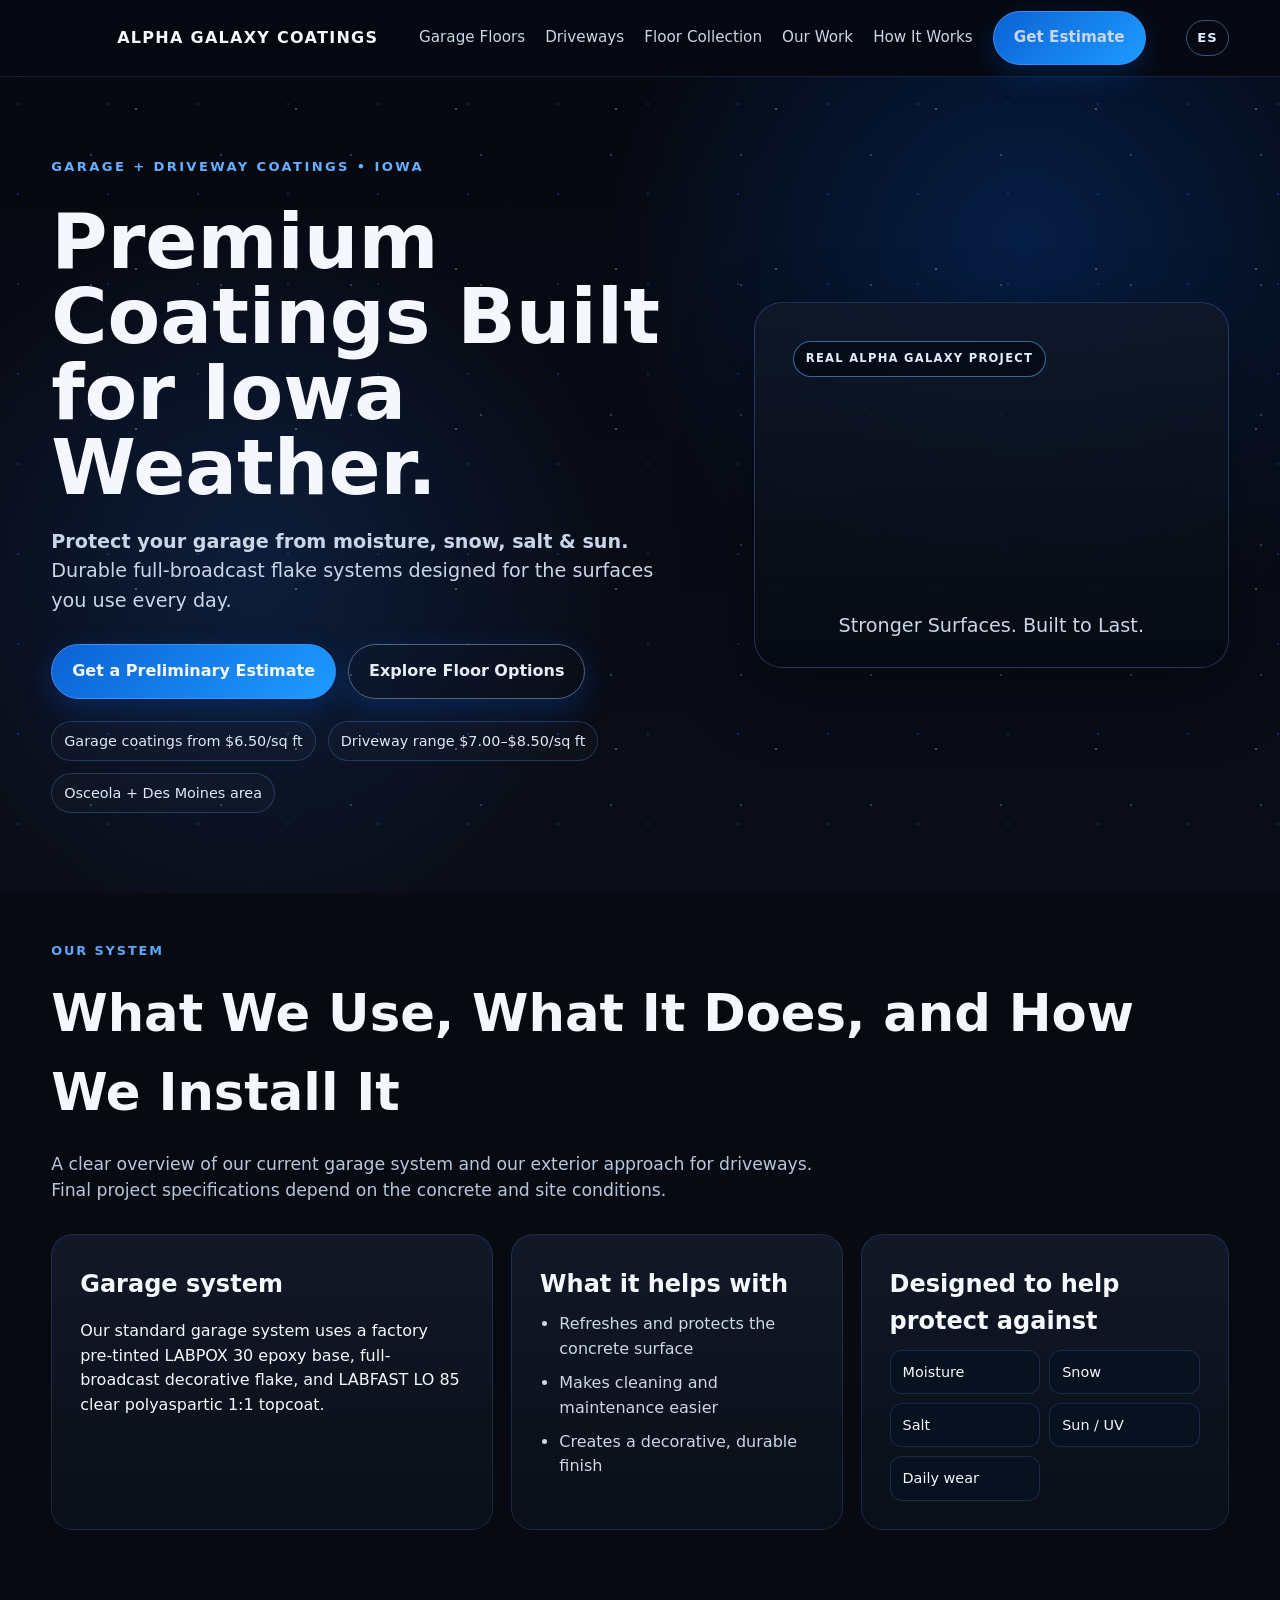
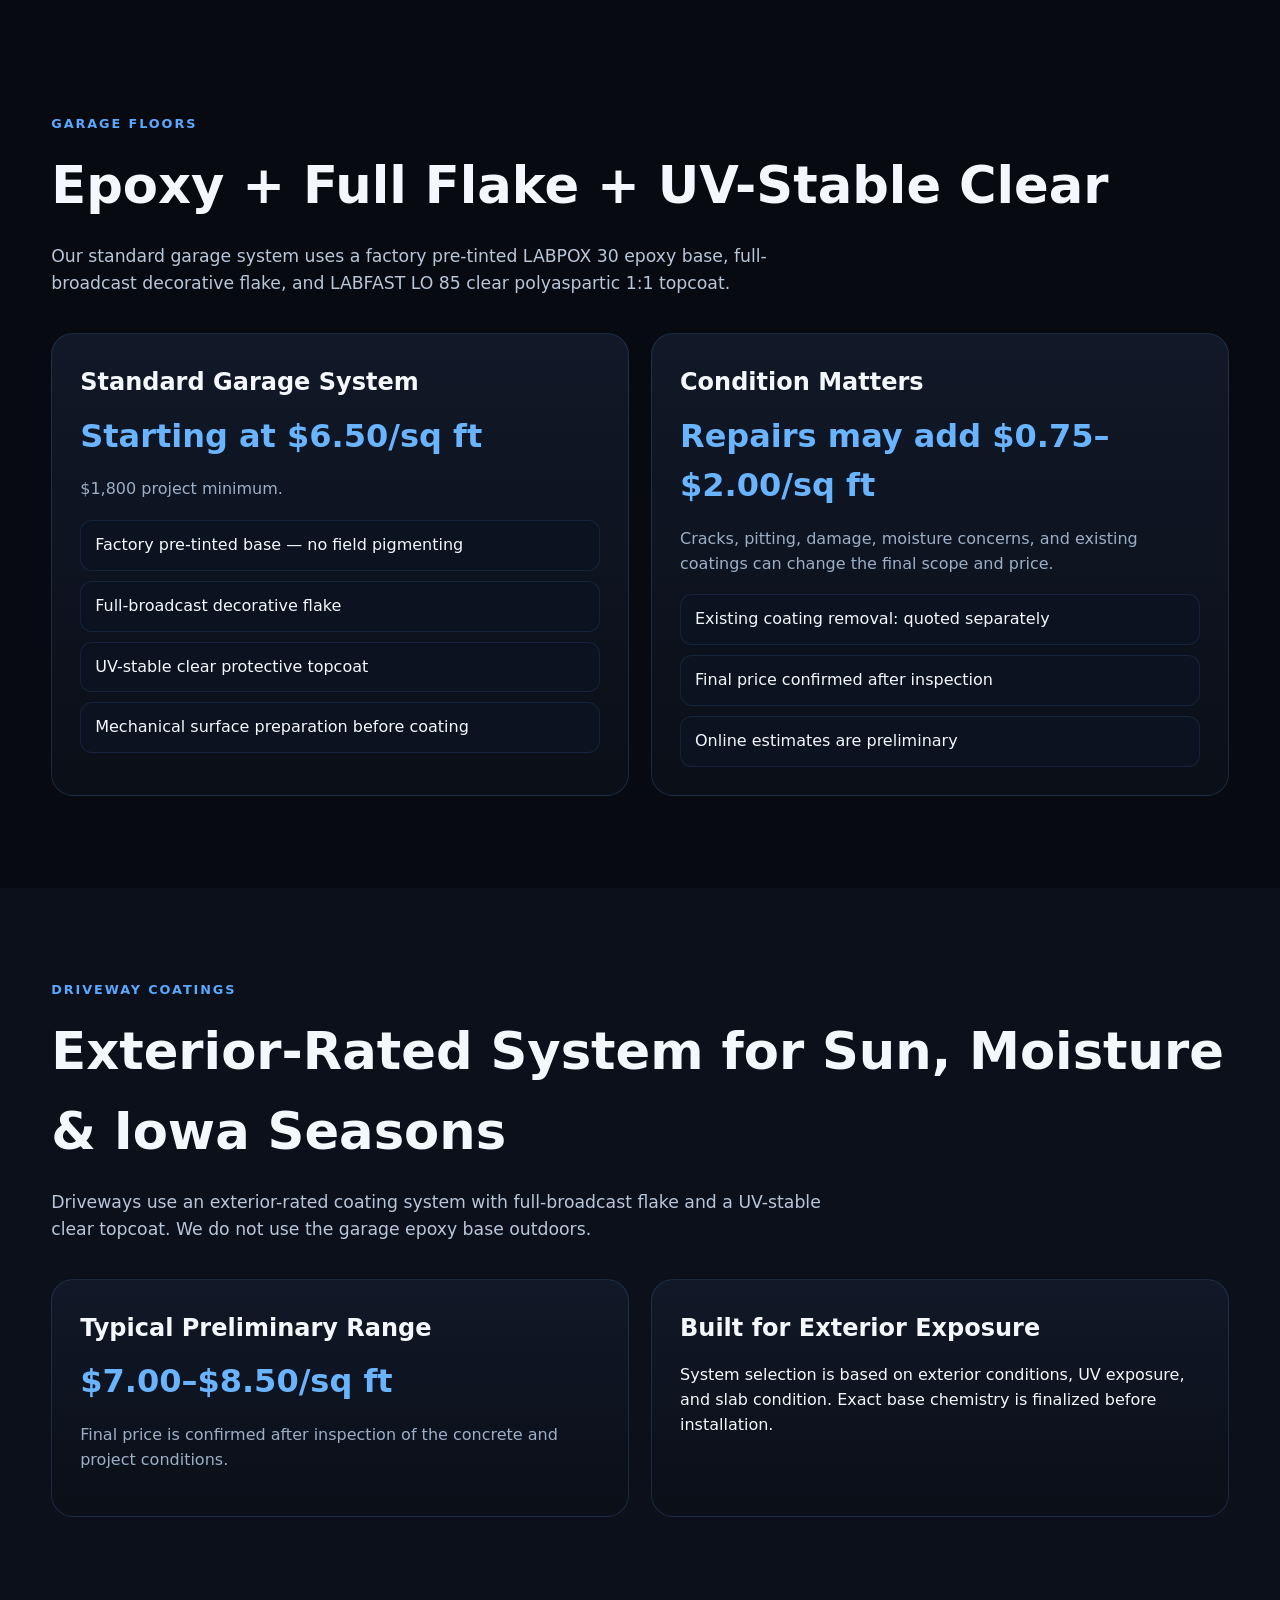
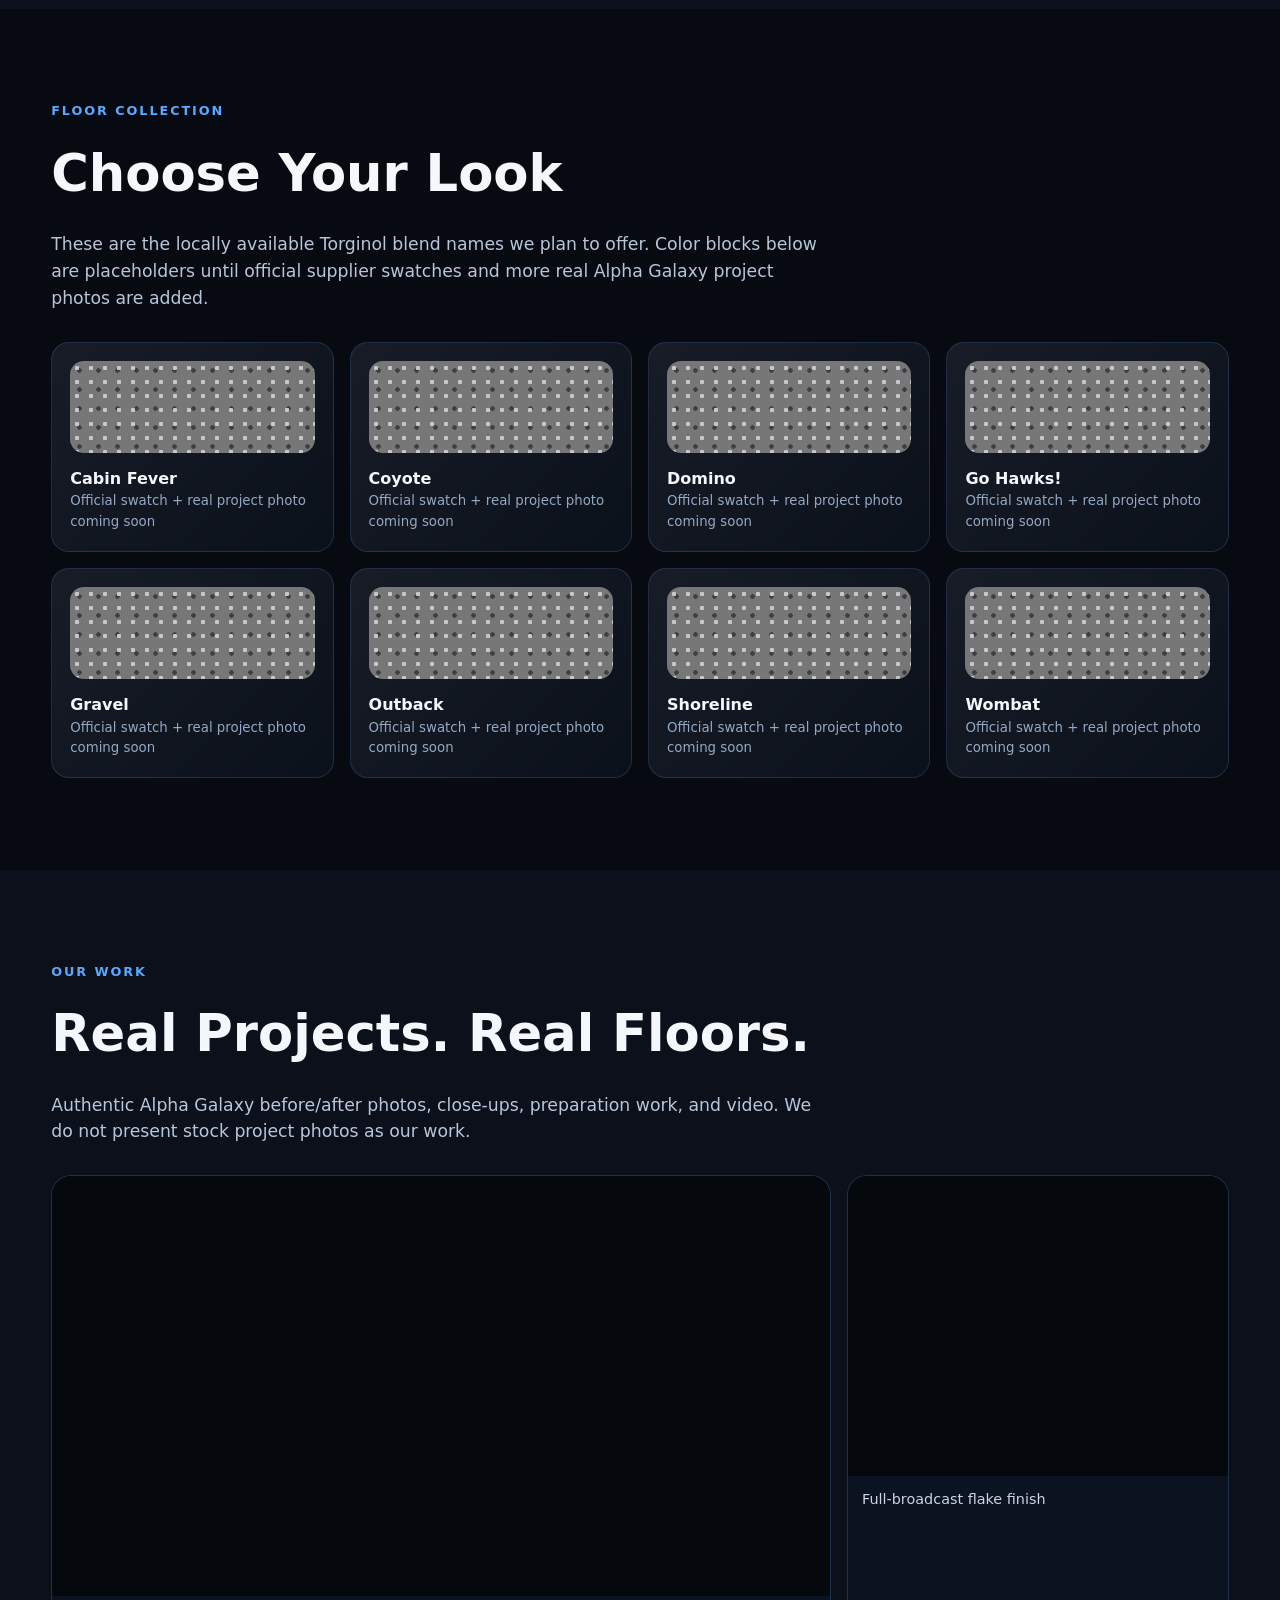
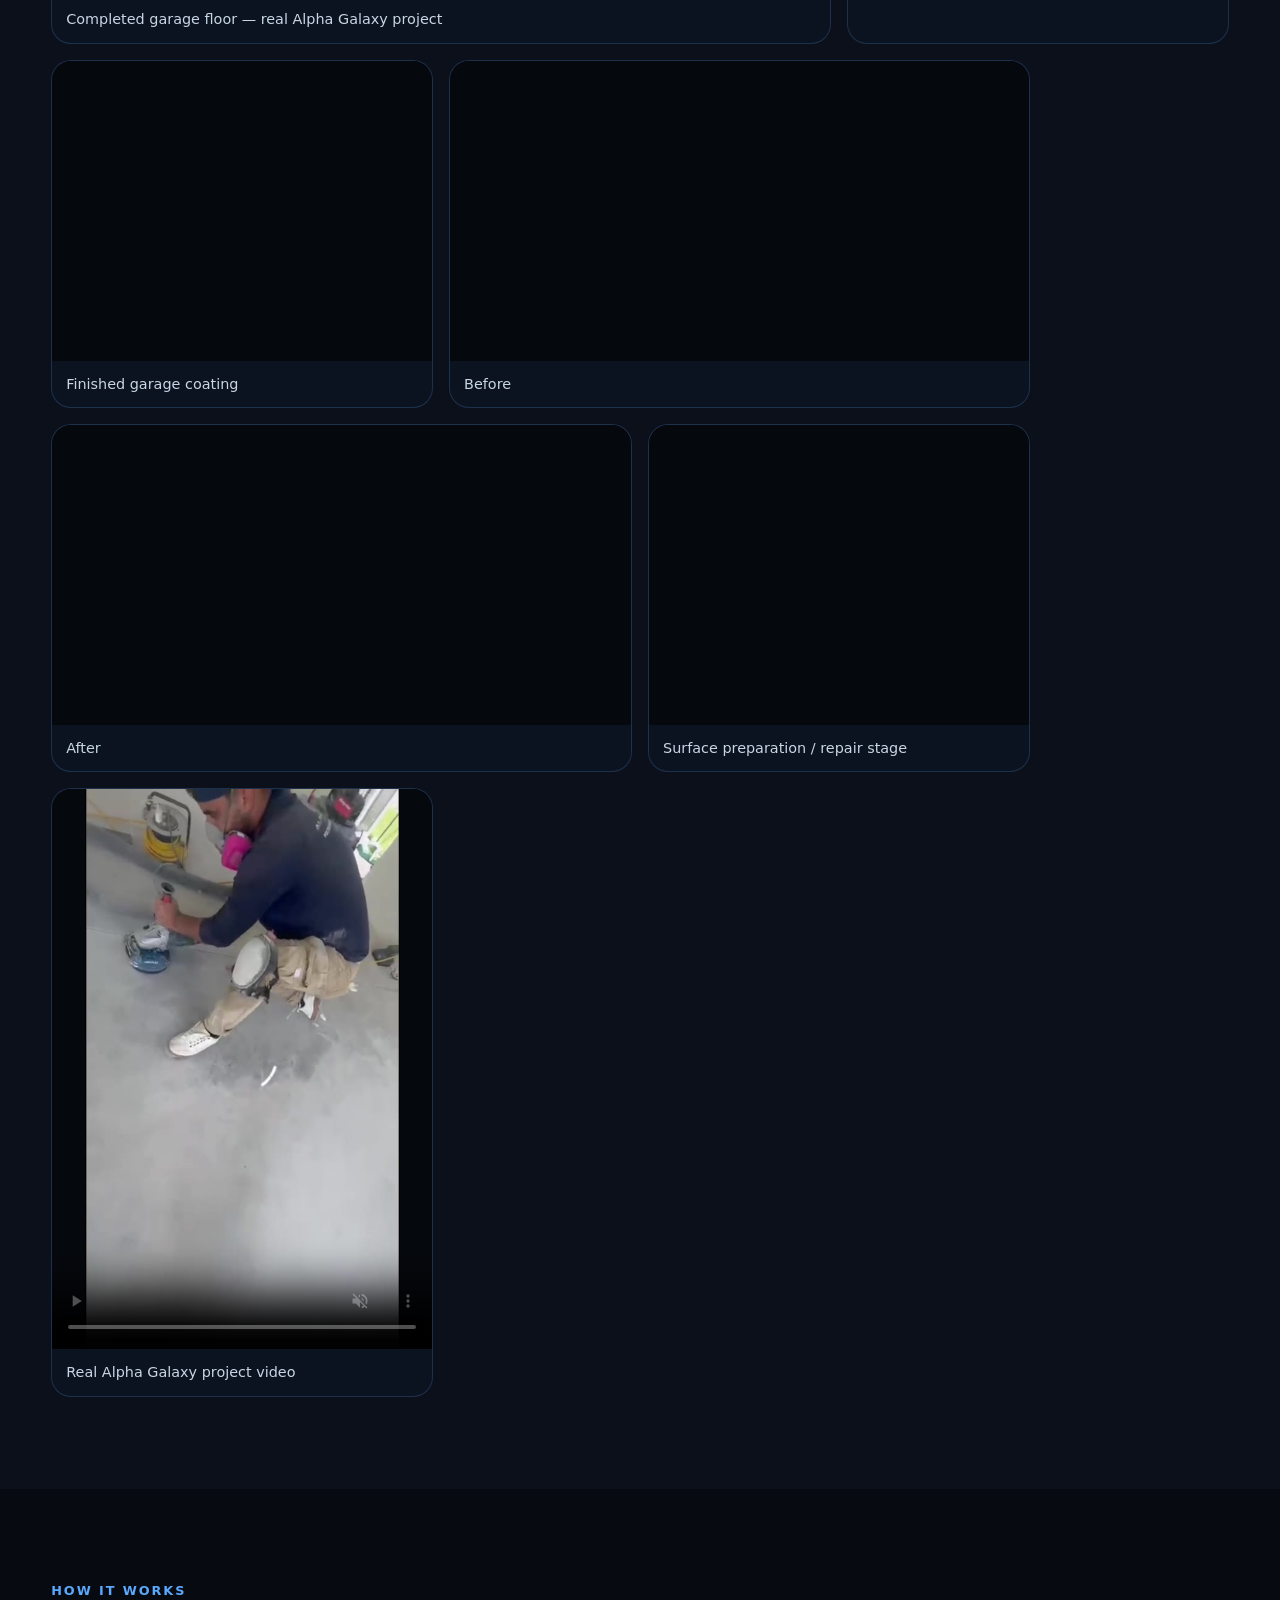
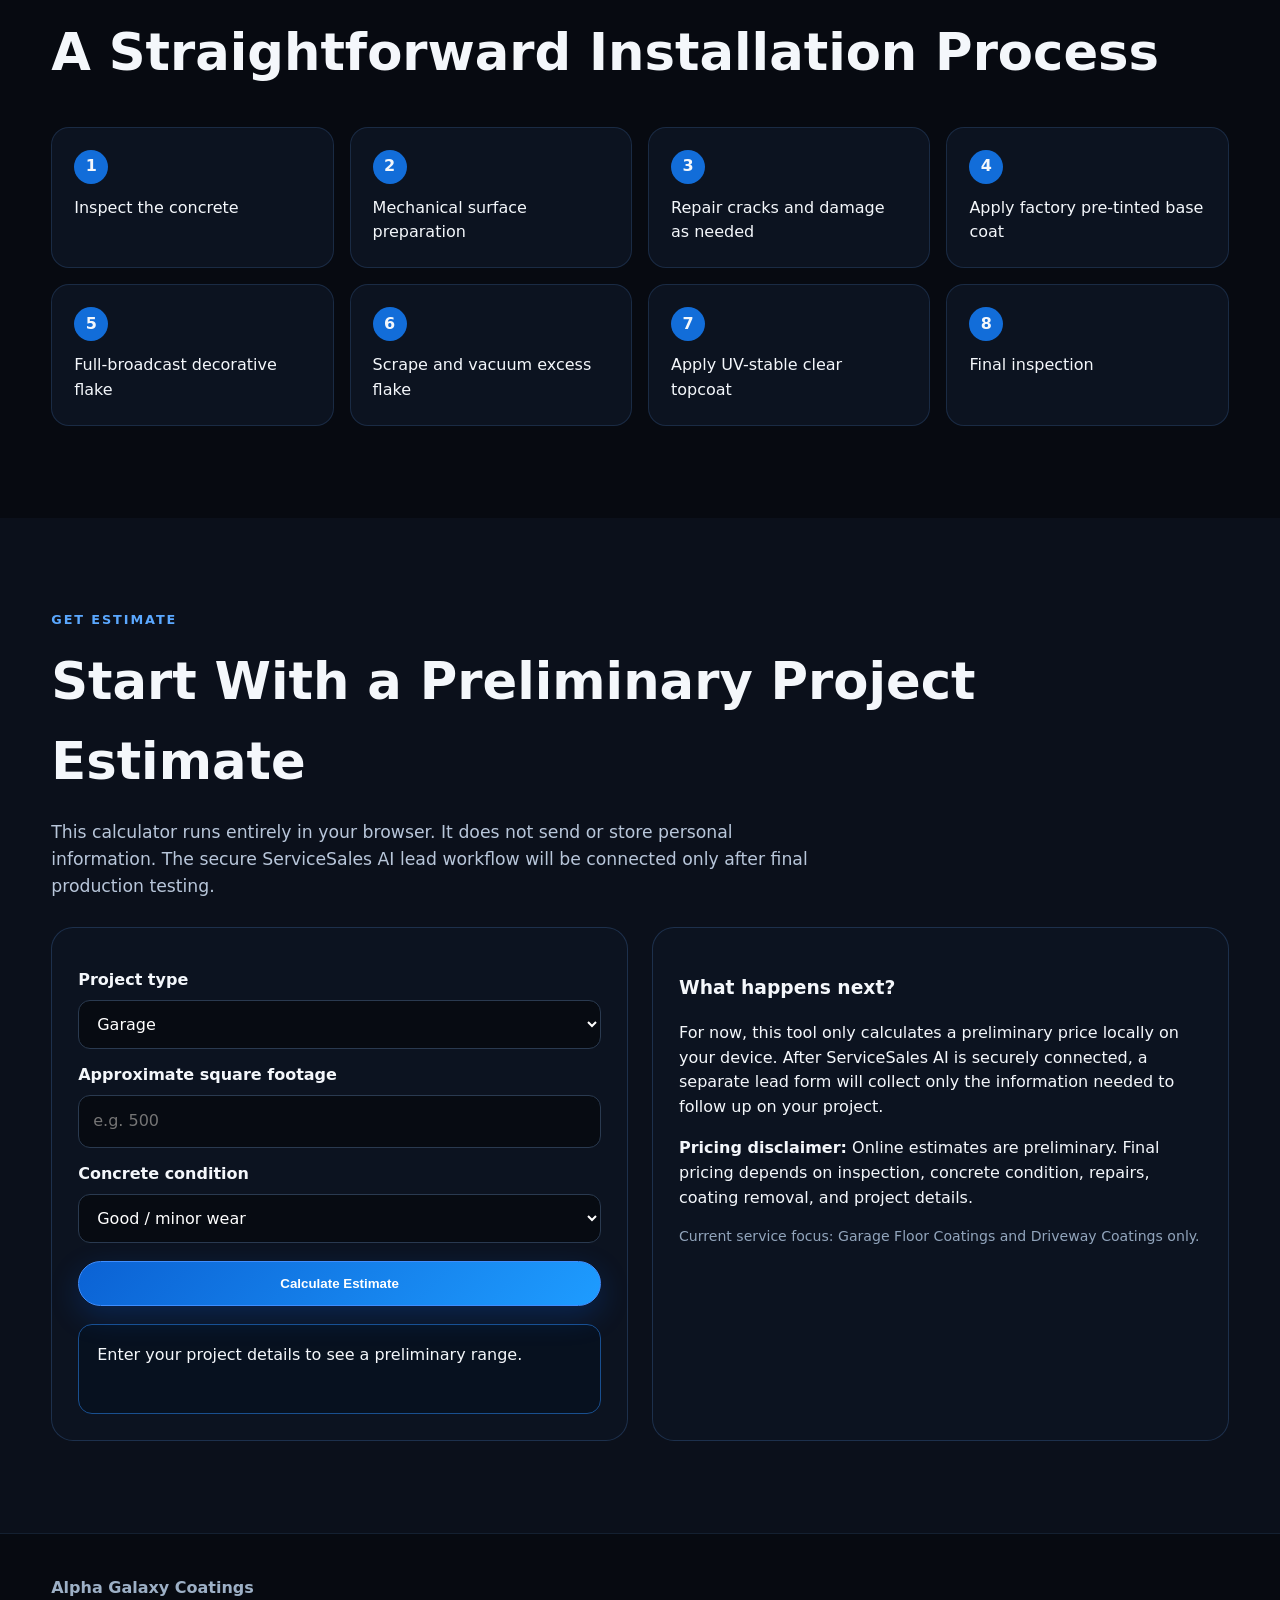
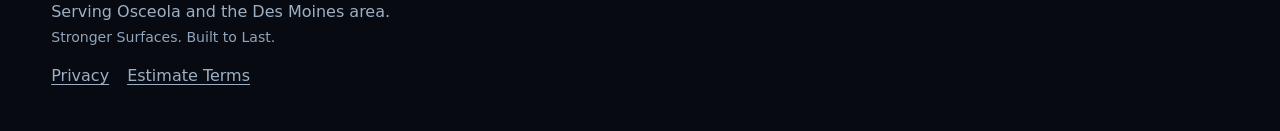
==== index.html @ b6b93d2d "Unpack audited bilingual website" ====
<!doctype html><html lang="en"><head><meta charset="utf-8"><meta name="viewport" content="width=device-width,initial-scale=1"><meta http-equiv="Content-Security-Policy" content="default-src 'self'; base-uri 'none'; form-action 'self'; object-src 'none'; script-src 'self'; style-src 'self'; img-src 'self' data:; media-src 'self'; font-src 'self'; connect-src 'self'; manifest-src 'self'; worker-src 'none'; upgrade-insecure-requests"><meta name="referrer" content="strict-origin-when-cross-origin"><meta name="color-scheme" content="dark"><title>Alpha Galaxy Coatings | Garage &amp; Driveway Coatings in Iowa</title><meta name="description" content="Premium garage and driveway coatings serving Osceola and the Des Moines area. Full-broadcast flake systems with UV-stable clear protection."><link rel="canonical" href="https://alphagalaxycoatings.com/"><link rel="alternate" hreflang="en" href="https://alphagalaxycoatings.com/"><link rel="alternate" hreflang="es" href="https://alphagalaxycoatings.com/es/"><link rel="alternate" hreflang="x-default" href="https://alphagalaxycoatings.com/"><meta property="og:type" content="website"><meta property="og:title" content="Alpha Galaxy Coatings | Garage &amp; Driveway Coatings in Iowa"><meta property="og:description" content="Premium garage and driveway coatings serving Osceola and the Des Moines area. Full-broadcast flake systems with UV-stable clear protection."><meta property="og:url" content="https://alphagalaxycoatings.com/"><meta property="og:image" content="https://alphagalaxycoatings.com/assets/garage_hero.webp"><link rel="stylesheet" href="styles.css"></head><body><nav class="nav" aria-label="Main navigation"><div class="wrap nav-inner"><a class="brand" href="index.html" aria-label="Alpha Galaxy Coatings home"><img src="assets/alpha-galaxy-logo.webp" alt="Alpha Galaxy Coatings logo" width="720" height="720" decoding="async"><span>ALPHA GALAXY COATINGS</span></a><div class="links"><a href="#garage">Garage Floors</a><a href="#driveway">Driveways</a><a href="#floors">Floor Collection</a><a href="#work">Our Work</a><a href="#process">How It Works</a><a class="btn" href="#estimate">Get Estimate</a></div><a class="lang-switch" href="es/" hreflang="es" title="Ver en español">ES</a></div></nav><main><header class="hero"><div class="wrap hero-grid"><div><div class="eyebrow">Garage + Driveway Coatings • Iowa</div><h1>Premium Coatings Built for Iowa Weather.</h1><p><strong>Protect your garage from moisture, snow, salt & sun.</strong> Durable full-broadcast flake systems designed for the surfaces you use every day.</p><div class="hero-ctas"><a class="btn" href="#estimate">Get a Preliminary Estimate</a><a class="btn secondary" href="#floors">Explore Floor Options</a></div><div class="trustbar"><span class="pill">Garage coatings from $6.50/sq ft</span><span class="pill">Driveway range $7.00–$8.50/sq ft</span><span class="pill">Osceola + Des Moines area</span></div></div><div class="hero-card hero-photo-card"><img src="assets/garage_hero.webp" alt="Real Alpha Galaxy garage floor project" width="2200" height="1239" decoding="async" fetchpriority="high"><div class="photo-badge">REAL ALPHA GALAXY PROJECT</div><p class="fine hero-brandline">Stronger Surfaces. Built to Last.</p></div></div></header><section class="section cover-section" id="system-cover"><div class="wrap"><div class="kicker">Our System</div><h2>What We Use, What It Does, and How We Install It</h2><p class="lead">A clear overview of our current garage system and our exterior approach for driveways. Final project specifications depend on the concrete and site conditions.</p><div class="system-grid"><div class="card"><h3>Garage system</h3><p>Our standard garage system uses a factory pre-tinted LABPOX 30 epoxy base, full-broadcast decorative flake, and LABFAST LO 85 clear polyaspartic 1:1 topcoat.</p></div><div class="card"><h3>What it helps with</h3><ul class="clean-list"><li>Refreshes and protects the concrete surface</li><li>Makes cleaning and maintenance easier</li><li>Creates a decorative, durable finish</li></ul></div><div class="card"><h3>Designed to help protect against</h3><div class="protect-grid"><div class="mini-card">Moisture</div><div class="mini-card">Snow</div><div class="mini-card">Salt</div><div class="mini-card">Sun / UV</div><div class="mini-card">Daily wear</div></div></div></div></div></section>
<section class="section" id="garage"><div class="wrap"><div class="kicker">Garage Floors</div><h2>Epoxy + Full Flake + UV-Stable Clear</h2><p class="lead">Our standard garage system uses a factory pre-tinted LABPOX 30 epoxy base, full-broadcast decorative flake, and LABFAST LO 85 clear polyaspartic 1:1 topcoat.</p><div class="cards"><div class="card"><h3>Standard Garage System</h3><div class="price">Starting at $6.50/sq ft</div><p class="muted">$1,800 project minimum.</p><div class="spec"><div>Factory pre-tinted base — no field pigmenting</div><div>Full-broadcast decorative flake</div><div>UV-stable clear protective topcoat</div><div>Mechanical surface preparation before coating</div></div></div><div class="card"><h3>Condition Matters</h3><div class="price">Repairs may add $0.75–$2.00/sq ft</div><p class="muted">Cracks, pitting, damage, moisture concerns, and existing coatings can change the final scope and price.</p><div class="spec"><div>Existing coating removal: quoted separately</div><div>Final price confirmed after inspection</div><div>Online estimates are preliminary</div></div></div></div></div></section>
<section class="section alt" id="driveway"><div class="wrap"><div class="kicker">Driveway Coatings</div><h2>Exterior-Rated System for Sun, Moisture & Iowa Seasons</h2><p class="lead">Driveways use an exterior-rated coating system with full-broadcast flake and a UV-stable clear topcoat. We do not use the garage epoxy base outdoors.</p><div class="cards"><div class="card"><h3>Typical Preliminary Range</h3><div class="price">$7.00–$8.50/sq ft</div><p class="muted">Final price is confirmed after inspection of the concrete and project conditions.</p></div><div class="card"><h3>Built for Exterior Exposure</h3><p>System selection is based on exterior conditions, UV exposure, and slab condition. Exact base chemistry is finalized before installation.</p></div></div></div></section>
<section class="section" id="floors"><div class="wrap"><div class="kicker">Floor Collection</div><h2>Choose Your Look</h2><p class="lead">These are the locally available Torginol blend names we plan to offer. Color blocks below are placeholders until official supplier swatches and more real Alpha Galaxy project photos are added.</p><div class="floors"><div class="floor"><div class="swatch" aria-hidden="true"></div><strong>Cabin Fever</strong><small>Official swatch + real project photo coming soon</small></div><div class="floor"><div class="swatch" aria-hidden="true"></div><strong>Coyote</strong><small>Official swatch + real project photo coming soon</small></div><div class="floor"><div class="swatch" aria-hidden="true"></div><strong>Domino</strong><small>Official swatch + real project photo coming soon</small></div><div class="floor"><div class="swatch" aria-hidden="true"></div><strong>Go Hawks!</strong><small>Official swatch + real project photo coming soon</small></div><div class="floor"><div class="swatch" aria-hidden="true"></div><strong>Gravel</strong><small>Official swatch + real project photo coming soon</small></div><div class="floor"><div class="swatch" aria-hidden="true"></div><strong>Outback</strong><small>Official swatch + real project photo coming soon</small></div><div class="floor"><div class="swatch" aria-hidden="true"></div><strong>Shoreline</strong><small>Official swatch + real project photo coming soon</small></div><div class="floor"><div class="swatch" aria-hidden="true"></div><strong>Wombat</strong><small>Official swatch + real project photo coming soon</small></div></div></div></section>
<section class="section alt" id="work"><div class="wrap"><div class="kicker">Our Work</div><h2>Real Projects. Real Floors.</h2><p class="lead">Authentic Alpha Galaxy before/after photos, close-ups, preparation work, and video. We do not present stock project photos as our work.</p><div class="real-gallery"><figure class="media-card media-wide"><img src="assets/garage_hero.webp" alt="Completed Alpha Galaxy garage coating" width="2200" height="1239" loading="lazy" decoding="async"><figcaption>Completed garage floor — real Alpha Galaxy project</figcaption></figure><figure class="media-card"><img src="assets/garage_detail_1.webp" alt="Full-broadcast flake garage finish" width="865" height="1536" loading="lazy" decoding="async"><figcaption>Full-broadcast flake finish</figcaption></figure><figure class="media-card"><img src="assets/garage_detail_2.webp" alt="Finished garage coating detail" width="1152" height="1536" loading="lazy" decoding="async"><figcaption>Finished garage coating</figcaption></figure><figure class="media-card before-card"><img src="assets/before.webp" alt="Garage concrete before coating" width="1536" height="1152" loading="lazy" decoding="async"><figcaption>Before</figcaption></figure><figure class="media-card after-card"><img src="assets/after.webp" alt="Garage after Alpha Galaxy coating" width="1536" height="1152" loading="lazy" decoding="async"><figcaption>After</figcaption></figure><figure class="media-card"><img src="assets/prep_repairs.webp" alt="Concrete preparation and repair work" width="1152" height="1536" loading="lazy" decoding="async"><figcaption>Surface preparation / repair stage</figcaption></figure><figure class="media-card video-card"><video controls muted playsinline preload="metadata" poster="assets/real-project-video-poster.jpg" aria-label="Real Alpha Galaxy project video"><source src="assets/real-project-video.mp4" type="video/mp4"></video><figcaption>Real Alpha Galaxy project video</figcaption></figure></div></div></section>
<section class="section" id="process"><div class="wrap"><div class="kicker">How It Works</div><h2>A Straightforward Installation Process</h2><div class="steps"><div class="step"><b>1</b><div>Inspect the concrete</div></div><div class="step"><b>2</b><div>Mechanical surface preparation</div></div><div class="step"><b>3</b><div>Repair cracks and damage as needed</div></div><div class="step"><b>4</b><div>Apply factory pre-tinted base coat</div></div><div class="step"><b>5</b><div>Full-broadcast decorative flake</div></div><div class="step"><b>6</b><div>Scrape and vacuum excess flake</div></div><div class="step"><b>7</b><div>Apply UV-stable clear topcoat</div></div><div class="step"><b>8</b><div>Final inspection</div></div></div></div></section>
<section class="section alt" id="estimate"><div class="wrap"><div class="kicker">Get Estimate</div><h2>Start With a Preliminary Project Estimate</h2><p class="lead">This calculator runs entirely in your browser. It does not send or store personal information. The secure ServiceSales AI lead workflow will be connected only after final production testing.</p><div class="estimate"><div class="estimate-panel" id="estimateCalculator" data-lang="en"><label for="project">Project type</label><select id="project"><option value="garage">Garage</option><option value="driveway">Driveway</option></select><label for="sqft">Approximate square footage</label><input id="sqft" type="number" min="1" max="100000" step="1" inputmode="numeric" placeholder="e.g. 500" required autocomplete="off"><label for="condition">Concrete condition</label><select id="condition"><option value="good">Good / minor wear</option><option value="minor">Some cracks or pitting</option><option value="heavy">Heavy cracking / pitting</option></select><button class="btn estimate-button" id="calculateEstimate" type="button">Calculate Estimate</button><div id="estimateResult" class="result" role="status" aria-live="polite">Enter your project details to see a preliminary range.</div></div><div class="estimate-panel"><h3>What happens next?</h3><p>For now, this tool only calculates a preliminary price locally on your device. After ServiceSales AI is securely connected, a separate lead form will collect only the information needed to follow up on your project.</p><p><strong>Pricing disclaimer:</strong> Online estimates are preliminary. Final pricing depends on inspection, concrete condition, repairs, coating removal, and project details.</p><p class="fine">Current service focus: Garage Floor Coatings and Driveway Coatings only.</p></div></div></div></section></main>
<footer class="footer"><div class="wrap"><strong>Alpha Galaxy Coatings</strong><br>Serving Osceola and the Des Moines area.<br><span class="fine">Stronger Surfaces. Built to Last.</span><div class="footer-links"><a href="privacy.html">Privacy</a><a href="estimate-terms.html">Estimate Terms</a></div></div></footer><div class="mobile-cta"><a class="btn secondary" href="#floors">Floors</a><a class="btn" href="#estimate">Estimate</a></div><script src="script.js" defer></script></body></html>
---- styles.css ----
*{box-sizing:border-box}html{scroll-behavior:smooth}body{margin:0;font-family:Inter,system-ui,-apple-system,BlinkMacSystemFont,"Segoe UI",sans-serif;background:#070a11;color:#f4f7fb;line-height:1.55}a{color:inherit;text-decoration:none}img{max-width:100%;display:block}.wrap{width:min(1180px,92%);margin:auto}.nav{position:sticky;top:0;z-index:40;background:rgba(6,9,16,.88);backdrop-filter:blur(16px);border-bottom:1px solid rgba(91,150,255,.18)}.nav-inner{height:76px;display:flex;align-items:center;justify-content:space-between;gap:24px}.brand{display:flex;align-items:center;gap:12px;font-weight:800;letter-spacing:.08em}.brand img{width:54px;height:54px;border-radius:50%;object-fit:cover}.links{display:flex;gap:20px;align-items:center;font-size:.95rem;color:#c9d6e8}.links a:hover{color:#55a7ff}.btn{display:inline-flex;align-items:center;justify-content:center;gap:8px;padding:14px 20px;border-radius:999px;border:1px solid #3f8eff;background:linear-gradient(135deg,#0b62d4,#1e9cff);font-weight:800;box-shadow:0 10px 30px rgba(0,105,255,.22);cursor:pointer}.btn.secondary{background:transparent;color:#e7edf7;border-color:#53657b}.hero{min-height:78vh;display:grid;place-items:center;position:relative;overflow:hidden;background:radial-gradient(circle at 80% 20%,rgba(0,105,255,.22),transparent 34%),radial-gradient(circle at 20% 60%,rgba(36,121,255,.16),transparent 32%),linear-gradient(180deg,#060810,#0a0e19)}.hero:before{content:"";position:absolute;inset:0;background-image:radial-gradient(circle at 20% 30%,#1d6bff 0 1px,transparent 1.5px),radial-gradient(circle at 70% 60%,#8ec7ff 0 1px,transparent 1.5px),radial-gradient(circle at 85% 20%,#fff 0 1px,transparent 1.5px);background-size:90px 90px,130px 130px,160px 160px;opacity:.28}.hero-grid{position:relative;z-index:2;display:grid;grid-template-columns:1.15fr .85fr;gap:60px;align-items:center;padding:80px 0}.eyebrow{color:#64b0ff;text-transform:uppercase;letter-spacing:.18em;font-weight:800;font-size:.82rem}.hero h1{font-size:clamp(2.8rem,6vw,5.7rem);line-height:.98;margin:.35em 0 .28em;max-width:850px}.hero p{font-size:1.2rem;color:#c9d6e8;max-width:760px}.hero-card{border:1px solid rgba(84,151,255,.28);background:linear-gradient(180deg,rgba(17,25,42,.82),rgba(6,10,18,.9));padding:26px;border-radius:28px;box-shadow:0 24px 70px rgba(0,0,0,.38)}.hero-card img{border-radius:22px}.hero-ctas{display:flex;gap:12px;flex-wrap:wrap;margin-top:28px}.trustbar{display:flex;gap:12px;flex-wrap:wrap;margin-top:22px}.pill{padding:8px 12px;border:1px solid rgba(111,163,255,.24);border-radius:999px;color:#dce7f7;background:rgba(255,255,255,.02);font-size:.9rem}.section{padding:92px 0}.section.alt{background:#0b101b}.kicker{color:#5ba8ff;text-transform:uppercase;font-weight:800;letter-spacing:.15em;font-size:.8rem}.section h2{font-size:clamp(2rem,4vw,3.5rem);margin:.25em 0 .35em}.lead{color:#b8c6da;font-size:1.08rem;max-width:780px}.cards{display:grid;grid-template-columns:repeat(2,minmax(0,1fr));gap:22px;margin-top:36px}.card{padding:28px;border-radius:22px;background:linear-gradient(180deg,#111827,#0a0f18);border:1px solid rgba(93,147,224,.2)}.card h3{font-size:1.5rem;margin:.1em 0 .4em}.price{font-size:2rem;font-weight:900;color:#69b3ff;margin:10px 0}.muted{color:#9cafc6}.spec{display:grid;gap:10px;margin-top:18px}.spec div{padding:12px 14px;border-radius:12px;background:#0b1220;border:1px solid rgba(89,146,226,.14)}.floors{display:grid;grid-template-columns:repeat(4,minmax(0,1fr));gap:16px;margin-top:30px}.floor{min-height:180px;padding:18px;border-radius:18px;border:1px solid rgba(105,163,240,.18);display:flex;flex-direction:column;justify-content:flex-end;background:linear-gradient(135deg,#171c26,#0b111b)}.floor .swatch{height:92px;border-radius:14px;margin-bottom:14px;background:radial-gradient(circle,#c4c9cf 0 2px,transparent 2.5px),radial-gradient(circle,#3b4048 0 2px,transparent 2.5px),#777;background-size:14px 14px,19px 19px;filter:saturate(.7)}.floor small{color:#94a8c3}.steps{display:grid;grid-template-columns:repeat(4,minmax(0,1fr));gap:16px;margin-top:34px}.step{padding:22px;border-radius:18px;background:#0c1320;border:1px solid rgba(92,150,230,.18)}.step b{display:inline-grid;place-items:center;width:34px;height:34px;border-radius:50%;background:#126dd9;margin-bottom:12px}.gallery{display:grid;grid-template-columns:2fr 1fr 1fr;gap:14px;margin-top:30px}.ph{min-height:240px;border-radius:20px;border:1px dashed #42668e;background:linear-gradient(135deg,#0c1422,#111827);display:grid;place-items:center;text-align:center;color:#7592b5;padding:20px}.estimate{display:grid;grid-template-columns:1fr 1fr;gap:24px;margin-top:28px}.estimate-panel{padding:26px;border-radius:22px;background:#0c1320;border:1px solid rgba(91,151,231,.22)}label{display:block;font-weight:700;margin:14px 0 7px}input,select,textarea{width:100%;padding:13px 14px;border-radius:12px;border:1px solid #2a3a50;background:#070b12;color:#fff;font:inherit}textarea{min-height:120px}.result{margin-top:18px;padding:18px;border-radius:14px;background:#07111f;border:1px solid #194f8f}.fine{font-size:.88rem;color:#92a5bc}.footer{padding:42px 0;border-top:1px solid rgba(98,153,232,.15);color:#9db0c6}.mobile-cta{display:none}@media(max-width:900px){.links{display:none}.hero-grid,.cards,.estimate{grid-template-columns:1fr}.hero-card{max-width:520px}.floors{grid-template-columns:repeat(2,1fr)}.steps{grid-template-columns:repeat(2,1fr)}.gallery{grid-template-columns:1fr}.mobile-cta{display:flex;position:fixed;left:12px;right:12px;bottom:12px;z-index:50;background:rgba(6,10,18,.95);border:1px solid rgba(92,149,229,.25);border-radius:18px;padding:10px;gap:8px}.mobile-cta a{flex:1}.footer{padding-bottom:100px}}@media(max-width:540px){.floors,.steps{grid-template-columns:1fr}.hero{min-height:auto}.hero-grid{padding:56px 0}.hero h1{font-size:2.7rem}.nav-inner{height:68px}.brand span{font-size:.86rem}}
.hero-photo-card{position:relative;overflow:hidden}.hero-photo-card>img{width:100%;aspect-ratio:16/10;object-fit:cover}.photo-badge{position:absolute;top:38px;left:38px;padding:8px 12px;border-radius:999px;background:rgba(4,10,20,.82);border:1px solid rgba(105,179,255,.55);color:#ddecff;font-size:.72rem;font-weight:900;letter-spacing:.11em}.real-gallery{display:grid;grid-template-columns:repeat(12,1fr);gap:16px;margin-top:30px}.media-card{grid-column:span 4;margin:0;border-radius:20px;overflow:hidden;background:#0c1320;border:1px solid rgba(91,151,231,.22)}.media-card.media-wide{grid-column:span 8}.media-card img,.media-card video{display:block;width:100%;height:100%;max-height:420px;object-fit:cover;background:#05080d}.media-card figcaption{padding:12px 14px;color:#c8d5e5;font-size:.9rem}.before-card,.after-card{grid-column:span 6}.video-card{grid-column:span 4}.video-card video{aspect-ratio:9/16;max-height:560px;object-fit:contain}.media-card:has(figcaption) img{height:300px}.media-wide:has(figcaption) img{height:420px}@media(max-width:900px){.media-card,.media-card.media-wide,.before-card,.after-card,.video-card{grid-column:span 12}.media-card:has(figcaption) img,.media-wide:has(figcaption) img{height:auto;max-height:520px}.photo-badge{top:34px;left:34px}}

.cover-section{padding-top:48px}
.featured-cover{margin:28px 0 0;border-radius:24px;overflow:hidden;border:1px solid rgba(94,152,232,.25);background:linear-gradient(180deg,#0f1624,#09111c);box-shadow:0 30px 70px rgba(0,0,0,.35)}
.featured-cover img{width:100%;height:auto;display:block}

/* 2026-10 bilingual/security audit hardening */
.lang-switch{display:inline-grid;place-items:center;min-width:42px;height:36px;padding:0 10px;border:1px solid rgba(105,179,255,.45);border-radius:999px;color:#ddecff;font-weight:900;font-size:.82rem;letter-spacing:.08em}.lang-switch:hover{background:#0d5db3}.hero-brandline{text-align:center;margin-bottom:0}.estimate-button{margin-top:18px;width:100%}.estimate-value{font-size:1.35rem;font-weight:900;color:#69b3ff}.footer-links{display:flex;gap:18px;margin-top:14px}.footer-links a{text-decoration:underline;text-underline-offset:3px}.system-grid{display:grid;grid-template-columns:1.2fr .9fr 1fr;gap:18px;margin-top:30px}.clean-list{margin:0;padding-left:1.2rem;color:#cbd7e7}.clean-list li+li{margin-top:9px}.protect-grid{display:grid;grid-template-columns:repeat(2,1fr);gap:9px}.mini-card{padding:10px 12px;border-radius:12px;background:#07111f;border:1px solid rgba(91,151,231,.2);font-size:.9rem}.featured-cover figcaption{padding:10px 14px;color:#93a8c3;font-size:.85rem}.hero-card img{aspect-ratio:16/10;object-fit:cover}.brand img{object-fit:cover}img{height:auto}.result{min-height:90px}.video-card video{background:#05080d}@media(max-width:900px){.system-grid{grid-template-columns:1fr}.lang-switch{margin-left:auto}.protect-grid{grid-template-columns:repeat(2,1fr)}}@media(max-width:540px){.brand span{display:none}.protect-grid{grid-template-columns:1fr}.hero-card{padding:14px}.photo-badge{top:24px;left:24px}.footer-links{flex-direction:column;gap:8px}}

/* 2026-10 bilingual/security audit hardening */
.lang-switch{display:inline-grid;place-items:center;min-width:42px;height:36px;padding:0 10px;border:1px solid rgba(105,179,255,.45);border-radius:999px;color:#ddecff;font-weight:900;font-size:.82rem;letter-spacing:.08em}.lang-switch:hover{background:#0d5db3}.hero-brandline{text-align:center;margin-bottom:0}.estimate-button{margin-top:18px;width:100%}.estimate-value{font-size:1.35rem;font-weight:900;color:#69b3ff}.footer-links{display:flex;gap:18px;margin-top:14px}.footer-links a{text-decoration:underline;text-underline-offset:3px}.system-grid{display:grid;grid-template-columns:1.2fr .9fr 1fr;gap:18px;margin-top:30px}.clean-list{margin:0;padding-left:1.2rem;color:#cbd7e7}.clean-list li+li{margin-top:9px}.protect-grid{display:grid;grid-template-columns:repeat(2,1fr);gap:9px}.mini-card{padding:10px 12px;border-radius:12px;background:#07111f;border:1px solid rgba(91,151,231,.2);font-size:.9rem}.featured-cover figcaption{padding:10px 14px;color:#93a8c3;font-size:.85rem}.hero-card img{aspect-ratio:16/10;object-fit:cover}.brand img{object-fit:cover}img{height:auto}.result{min-height:90px}.video-card video{background:#05080d}@media(max-width:900px){.system-grid{grid-template-columns:1fr}.lang-switch{margin-left:auto}.protect-grid{grid-template-columns:repeat(2,1fr)}}@media(max-width:540px){.brand span{display:none}.protect-grid{grid-template-columns:1fr}.hero-card{padding:14px}.photo-badge{top:24px;left:24px}.footer-links{flex-direction:column;gap:8px}}
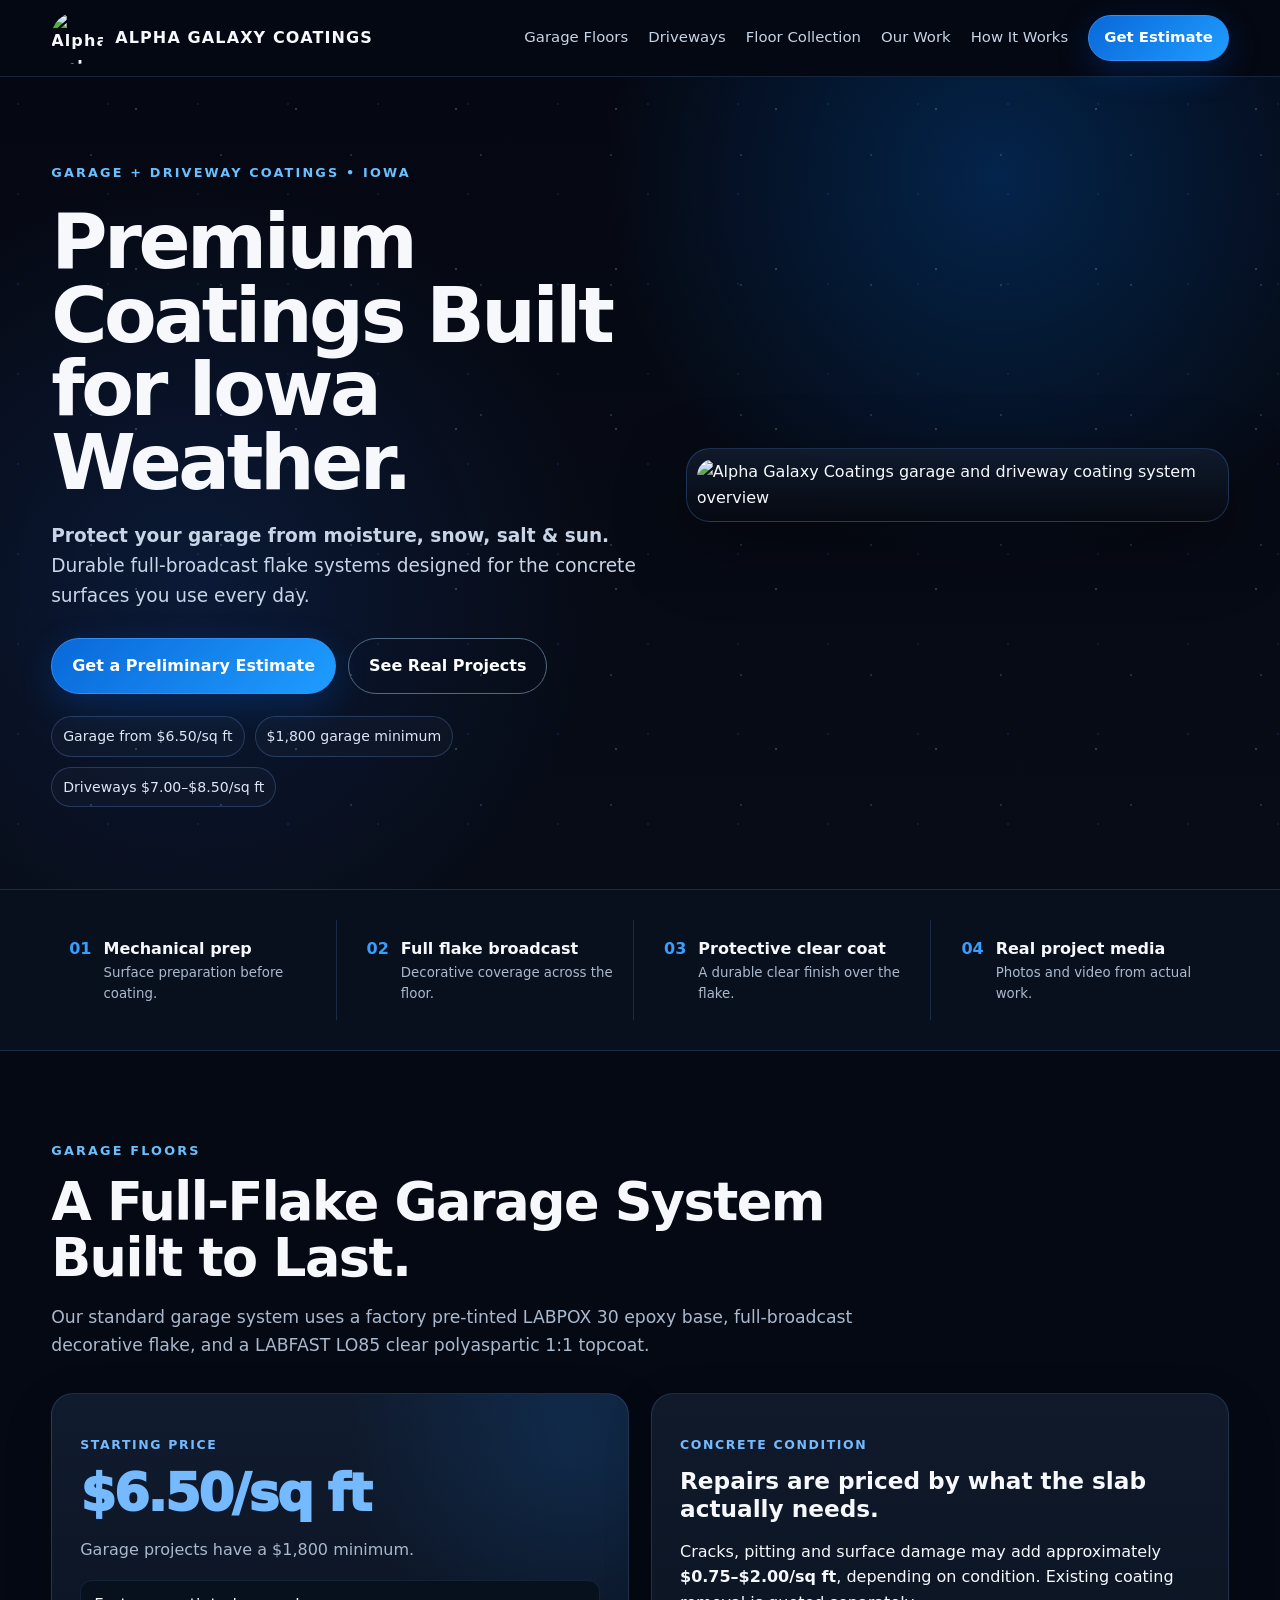
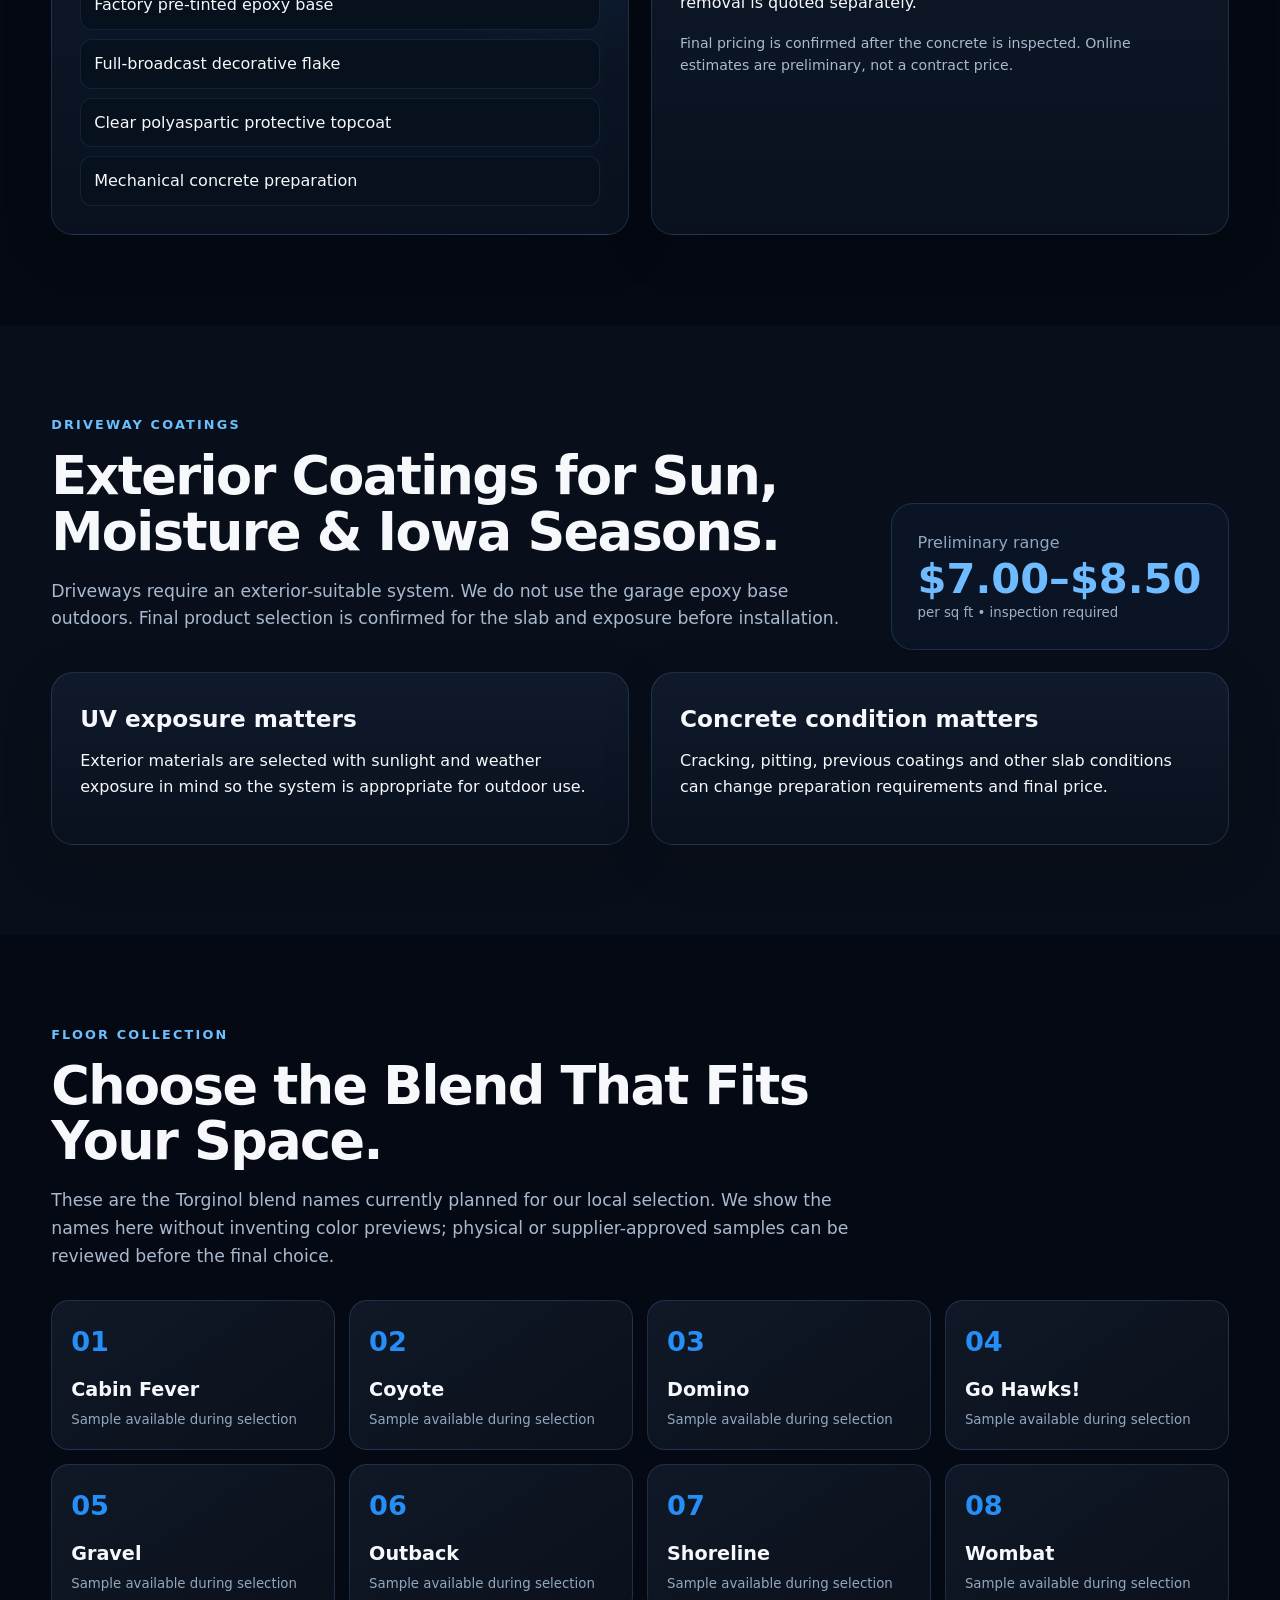
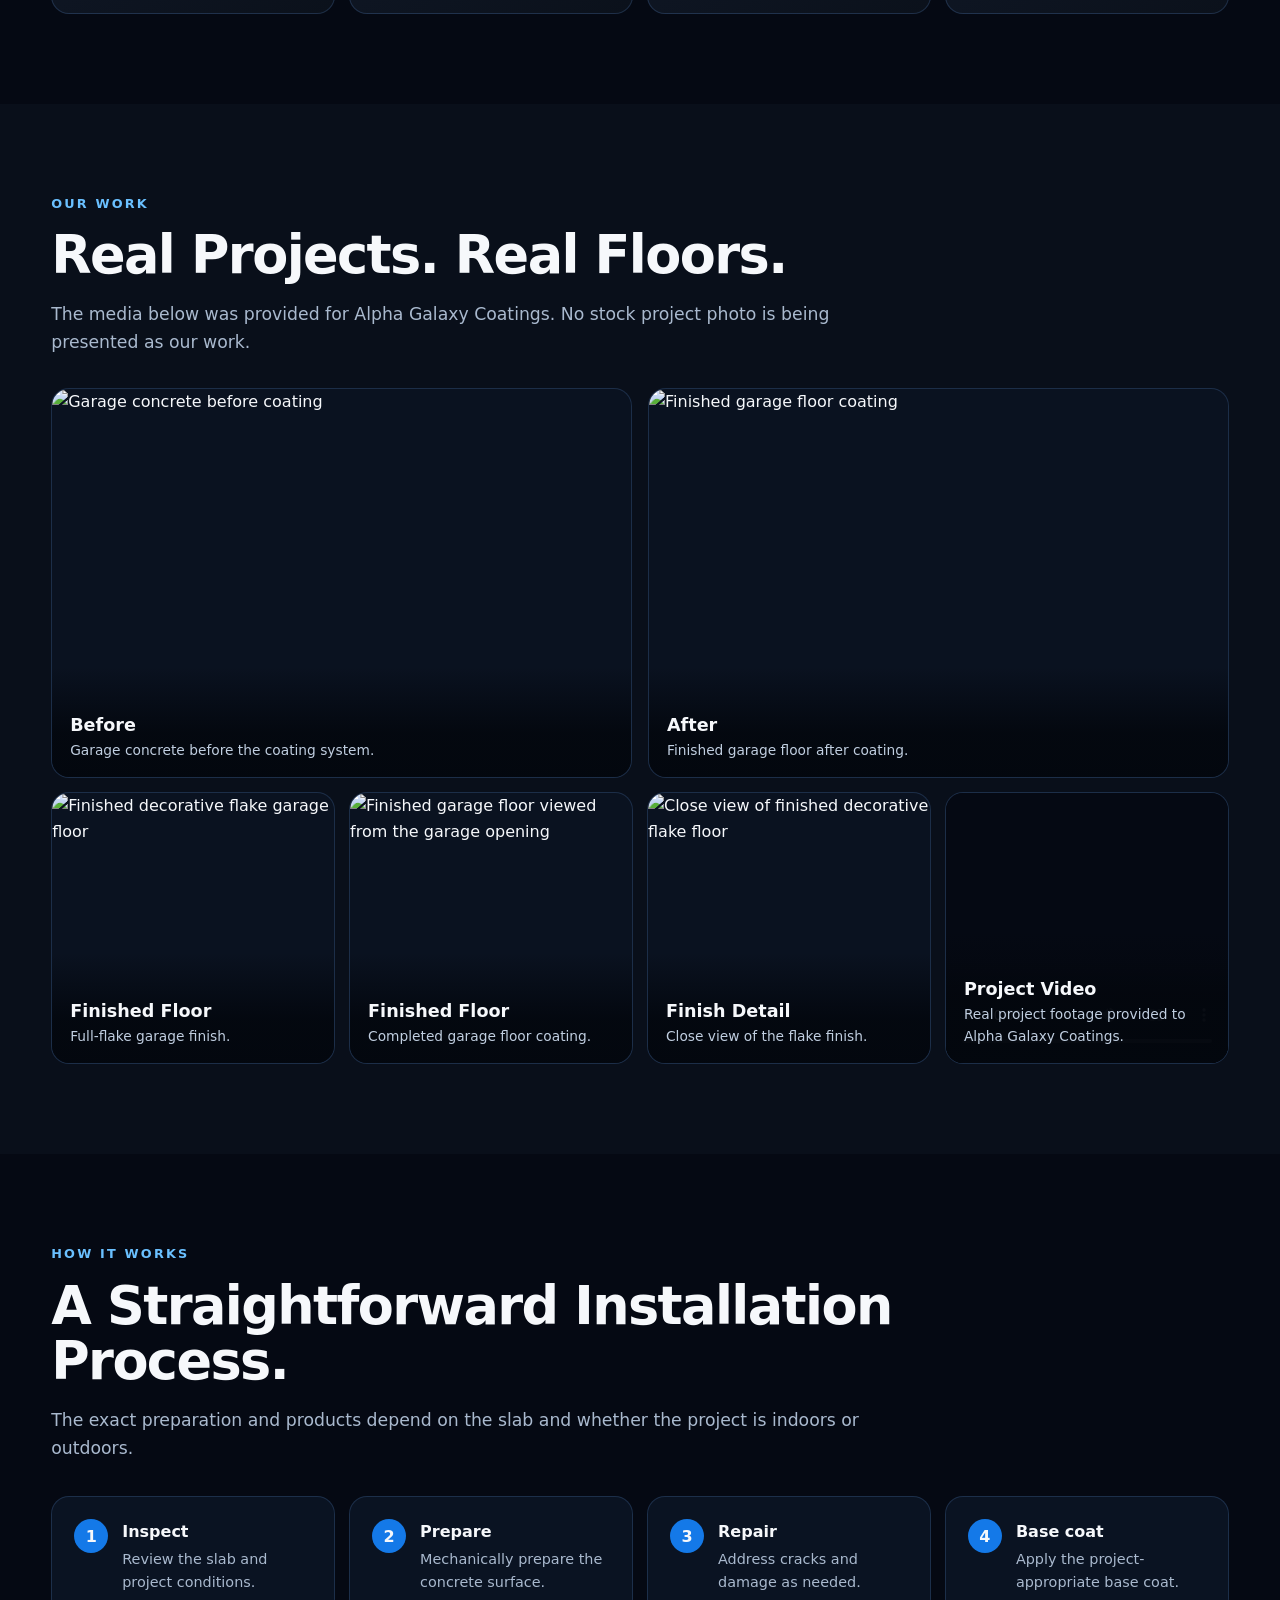
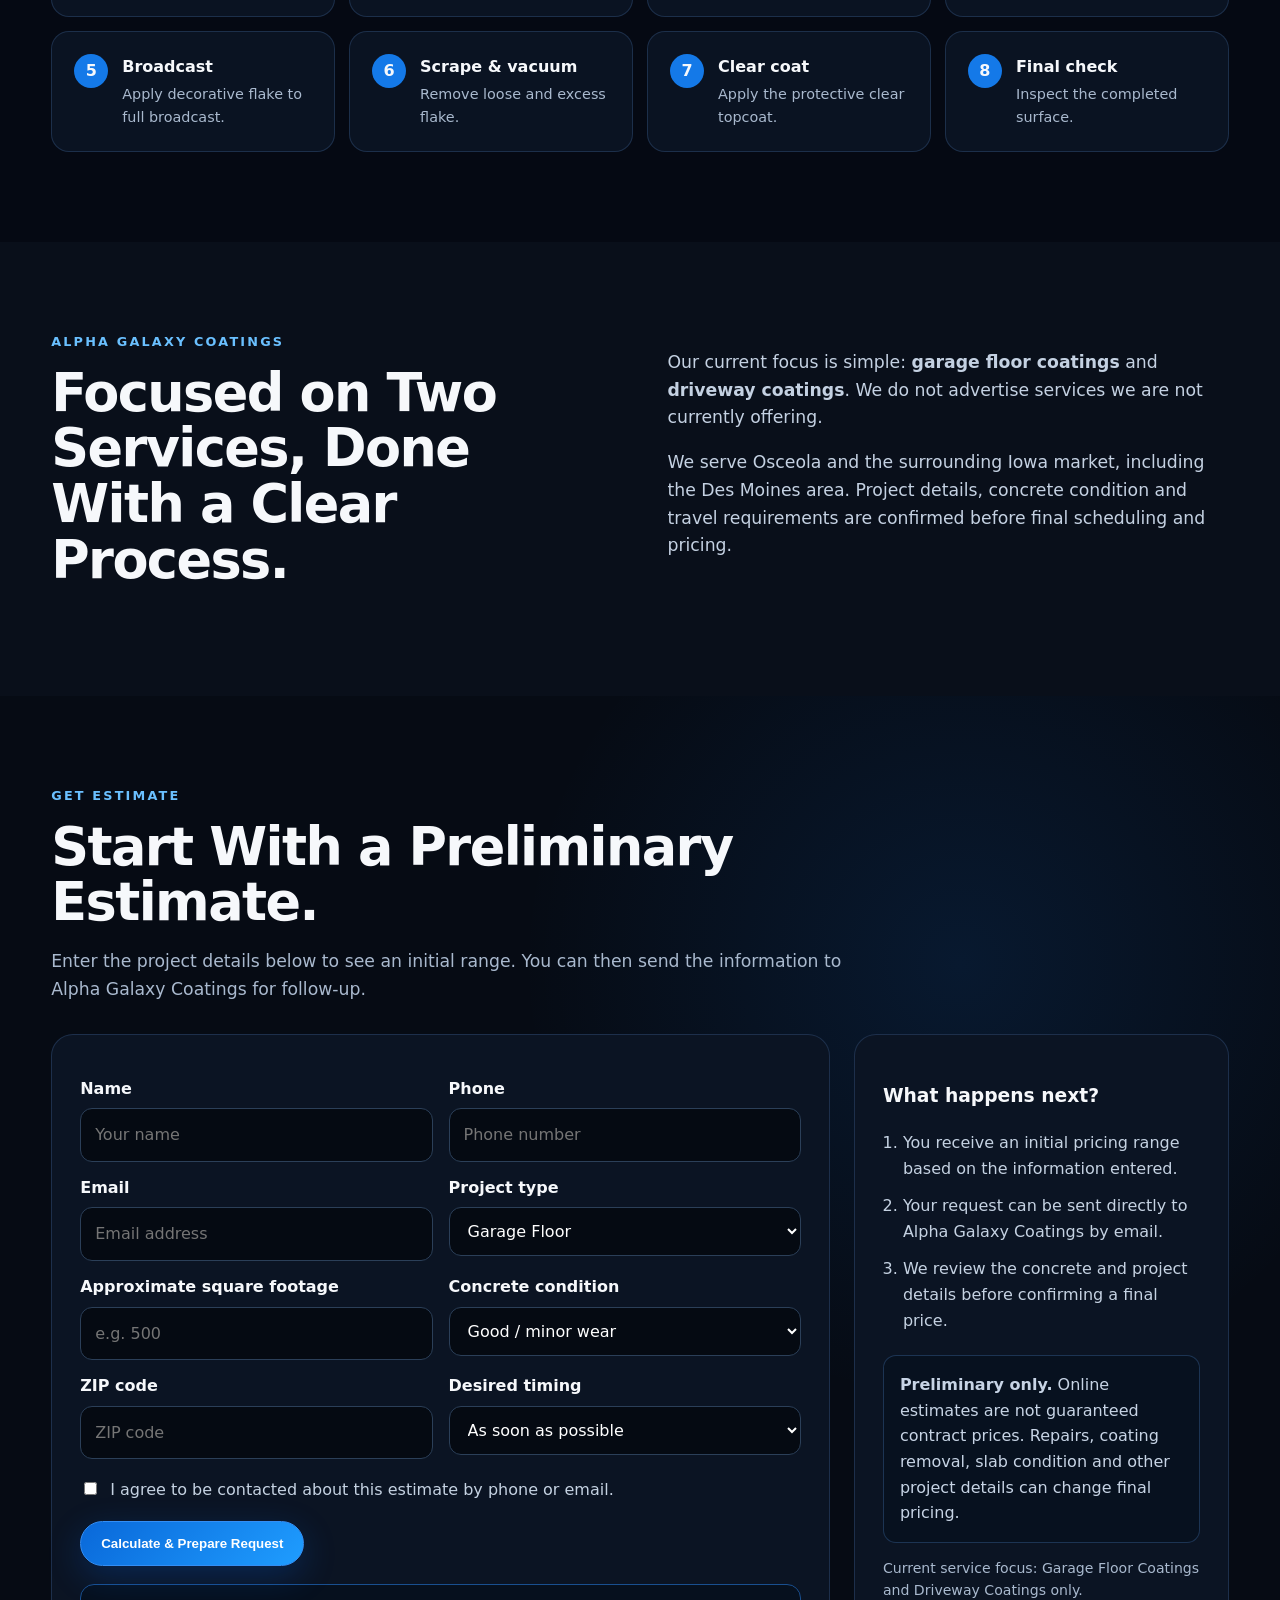
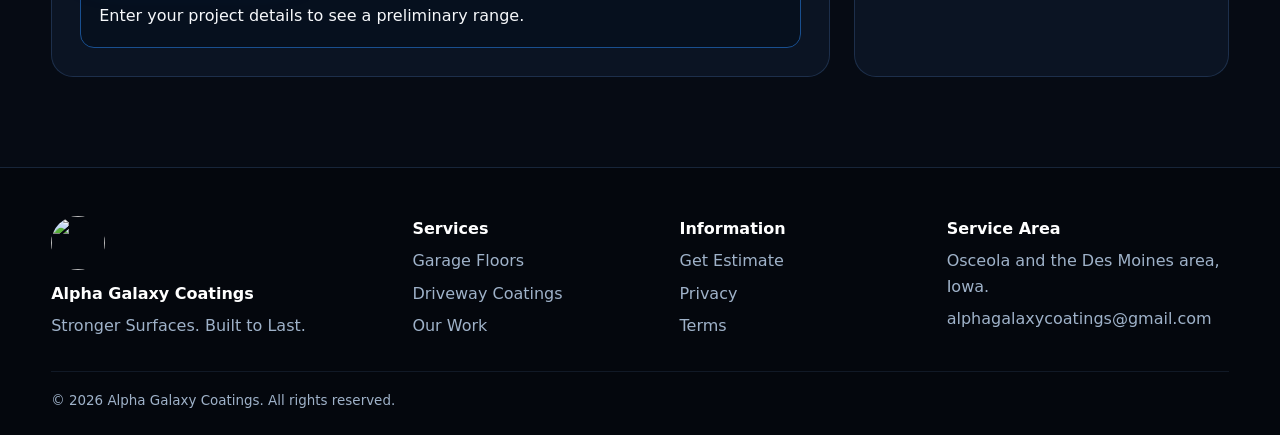
==== commit b6324df2: "Add files via upload" ====
--- a/index.html
+++ b/index.html
@@ -1,8 +1,237 @@
-<!doctype html><html lang="en"><head><meta charset="utf-8"><meta name="viewport" content="width=device-width,initial-scale=1"><meta http-equiv="Content-Security-Policy" content="default-src 'self'; base-uri 'none'; form-action 'self'; object-src 'none'; script-src 'self'; style-src 'self'; img-src 'self' data:; media-src 'self'; font-src 'self'; connect-src 'self'; manifest-src 'self'; worker-src 'none'; upgrade-insecure-requests"><meta name="referrer" content="strict-origin-when-cross-origin"><meta name="color-scheme" content="dark"><title>Alpha Galaxy Coatings | Garage &amp; Driveway Coatings in Iowa</title><meta name="description" content="Premium garage and driveway coatings serving Osceola and the Des Moines area. Full-broadcast flake systems with UV-stable clear protection."><link rel="canonical" href="https://alphagalaxycoatings.com/"><link rel="alternate" hreflang="en" href="https://alphagalaxycoatings.com/"><link rel="alternate" hreflang="es" href="https://alphagalaxycoatings.com/es/"><link rel="alternate" hreflang="x-default" href="https://alphagalaxycoatings.com/"><meta property="og:type" content="website"><meta property="og:title" content="Alpha Galaxy Coatings | Garage &amp; Driveway Coatings in Iowa"><meta property="og:description" content="Premium garage and driveway coatings serving Osceola and the Des Moines area. Full-broadcast flake systems with UV-stable clear protection."><meta property="og:url" content="https://alphagalaxycoatings.com/"><meta property="og:image" content="https://alphagalaxycoatings.com/assets/garage_hero.webp"><link rel="stylesheet" href="styles.css"></head><body><nav class="nav" aria-label="Main navigation"><div class="wrap nav-inner"><a class="brand" href="index.html" aria-label="Alpha Galaxy Coatings home"><img src="assets/alpha-galaxy-logo.webp" alt="Alpha Galaxy Coatings logo" width="720" height="720" decoding="async"><span>ALPHA GALAXY COATINGS</span></a><div class="links"><a href="#garage">Garage Floors</a><a href="#driveway">Driveways</a><a href="#floors">Floor Collection</a><a href="#work">Our Work</a><a href="#process">How It Works</a><a class="btn" href="#estimate">Get Estimate</a></div><a class="lang-switch" href="es/" hreflang="es" title="Ver en español">ES</a></div></nav><main><header class="hero"><div class="wrap hero-grid"><div><div class="eyebrow">Garage + Driveway Coatings • Iowa</div><h1>Premium Coatings Built for Iowa Weather.</h1><p><strong>Protect your garage from moisture, snow, salt & sun.</strong> Durable full-broadcast flake systems designed for the surfaces you use every day.</p><div class="hero-ctas"><a class="btn" href="#estimate">Get a Preliminary Estimate</a><a class="btn secondary" href="#floors">Explore Floor Options</a></div><div class="trustbar"><span class="pill">Garage coatings from $6.50/sq ft</span><span class="pill">Driveway range $7.00–$8.50/sq ft</span><span class="pill">Osceola + Des Moines area</span></div></div><div class="hero-card hero-photo-card"><img src="assets/garage_hero.webp" alt="Real Alpha Galaxy garage floor project" width="2200" height="1239" decoding="async" fetchpriority="high"><div class="photo-badge">REAL ALPHA GALAXY PROJECT</div><p class="fine hero-brandline">Stronger Surfaces. Built to Last.</p></div></div></header><section class="section cover-section" id="system-cover"><div class="wrap"><div class="kicker">Our System</div><h2>What We Use, What It Does, and How We Install It</h2><p class="lead">A clear overview of our current garage system and our exterior approach for driveways. Final project specifications depend on the concrete and site conditions.</p><div class="system-grid"><div class="card"><h3>Garage system</h3><p>Our standard garage system uses a factory pre-tinted LABPOX 30 epoxy base, full-broadcast decorative flake, and LABFAST LO 85 clear polyaspartic 1:1 topcoat.</p></div><div class="card"><h3>What it helps with</h3><ul class="clean-list"><li>Refreshes and protects the concrete surface</li><li>Makes cleaning and maintenance easier</li><li>Creates a decorative, durable finish</li></ul></div><div class="card"><h3>Designed to help protect against</h3><div class="protect-grid"><div class="mini-card">Moisture</div><div class="mini-card">Snow</div><div class="mini-card">Salt</div><div class="mini-card">Sun / UV</div><div class="mini-card">Daily wear</div></div></div></div></div></section>
-<section class="section" id="garage"><div class="wrap"><div class="kicker">Garage Floors</div><h2>Epoxy + Full Flake + UV-Stable Clear</h2><p class="lead">Our standard garage system uses a factory pre-tinted LABPOX 30 epoxy base, full-broadcast decorative flake, and LABFAST LO 85 clear polyaspartic 1:1 topcoat.</p><div class="cards"><div class="card"><h3>Standard Garage System</h3><div class="price">Starting at $6.50/sq ft</div><p class="muted">$1,800 project minimum.</p><div class="spec"><div>Factory pre-tinted base — no field pigmenting</div><div>Full-broadcast decorative flake</div><div>UV-stable clear protective topcoat</div><div>Mechanical surface preparation before coating</div></div></div><div class="card"><h3>Condition Matters</h3><div class="price">Repairs may add $0.75–$2.00/sq ft</div><p class="muted">Cracks, pitting, damage, moisture concerns, and existing coatings can change the final scope and price.</p><div class="spec"><div>Existing coating removal: quoted separately</div><div>Final price confirmed after inspection</div><div>Online estimates are preliminary</div></div></div></div></div></section>
-<section class="section alt" id="driveway"><div class="wrap"><div class="kicker">Driveway Coatings</div><h2>Exterior-Rated System for Sun, Moisture & Iowa Seasons</h2><p class="lead">Driveways use an exterior-rated coating system with full-broadcast flake and a UV-stable clear topcoat. We do not use the garage epoxy base outdoors.</p><div class="cards"><div class="card"><h3>Typical Preliminary Range</h3><div class="price">$7.00–$8.50/sq ft</div><p class="muted">Final price is confirmed after inspection of the concrete and project conditions.</p></div><div class="card"><h3>Built for Exterior Exposure</h3><p>System selection is based on exterior conditions, UV exposure, and slab condition. Exact base chemistry is finalized before installation.</p></div></div></div></section>
-<section class="section" id="floors"><div class="wrap"><div class="kicker">Floor Collection</div><h2>Choose Your Look</h2><p class="lead">These are the locally available Torginol blend names we plan to offer. Color blocks below are placeholders until official supplier swatches and more real Alpha Galaxy project photos are added.</p><div class="floors"><div class="floor"><div class="swatch" aria-hidden="true"></div><strong>Cabin Fever</strong><small>Official swatch + real project photo coming soon</small></div><div class="floor"><div class="swatch" aria-hidden="true"></div><strong>Coyote</strong><small>Official swatch + real project photo coming soon</small></div><div class="floor"><div class="swatch" aria-hidden="true"></div><strong>Domino</strong><small>Official swatch + real project photo coming soon</small></div><div class="floor"><div class="swatch" aria-hidden="true"></div><strong>Go Hawks!</strong><small>Official swatch + real project photo coming soon</small></div><div class="floor"><div class="swatch" aria-hidden="true"></div><strong>Gravel</strong><small>Official swatch + real project photo coming soon</small></div><div class="floor"><div class="swatch" aria-hidden="true"></div><strong>Outback</strong><small>Official swatch + real project photo coming soon</small></div><div class="floor"><div class="swatch" aria-hidden="true"></div><strong>Shoreline</strong><small>Official swatch + real project photo coming soon</small></div><div class="floor"><div class="swatch" aria-hidden="true"></div><strong>Wombat</strong><small>Official swatch + real project photo coming soon</small></div></div></div></section>
-<section class="section alt" id="work"><div class="wrap"><div class="kicker">Our Work</div><h2>Real Projects. Real Floors.</h2><p class="lead">Authentic Alpha Galaxy before/after photos, close-ups, preparation work, and video. We do not present stock project photos as our work.</p><div class="real-gallery"><figure class="media-card media-wide"><img src="assets/garage_hero.webp" alt="Completed Alpha Galaxy garage coating" width="2200" height="1239" loading="lazy" decoding="async"><figcaption>Completed garage floor — real Alpha Galaxy project</figcaption></figure><figure class="media-card"><img src="assets/garage_detail_1.webp" alt="Full-broadcast flake garage finish" width="865" height="1536" loading="lazy" decoding="async"><figcaption>Full-broadcast flake finish</figcaption></figure><figure class="media-card"><img src="assets/garage_detail_2.webp" alt="Finished garage coating detail" width="1152" height="1536" loading="lazy" decoding="async"><figcaption>Finished garage coating</figcaption></figure><figure class="media-card before-card"><img src="assets/before.webp" alt="Garage concrete before coating" width="1536" height="1152" loading="lazy" decoding="async"><figcaption>Before</figcaption></figure><figure class="media-card after-card"><img src="assets/after.webp" alt="Garage after Alpha Galaxy coating" width="1536" height="1152" loading="lazy" decoding="async"><figcaption>After</figcaption></figure><figure class="media-card"><img src="assets/prep_repairs.webp" alt="Concrete preparation and repair work" width="1152" height="1536" loading="lazy" decoding="async"><figcaption>Surface preparation / repair stage</figcaption></figure><figure class="media-card video-card"><video controls muted playsinline preload="metadata" poster="assets/real-project-video-poster.jpg" aria-label="Real Alpha Galaxy project video"><source src="assets/real-project-video.mp4" type="video/mp4"></video><figcaption>Real Alpha Galaxy project video</figcaption></figure></div></div></section>
-<section class="section" id="process"><div class="wrap"><div class="kicker">How It Works</div><h2>A Straightforward Installation Process</h2><div class="steps"><div class="step"><b>1</b><div>Inspect the concrete</div></div><div class="step"><b>2</b><div>Mechanical surface preparation</div></div><div class="step"><b>3</b><div>Repair cracks and damage as needed</div></div><div class="step"><b>4</b><div>Apply factory pre-tinted base coat</div></div><div class="step"><b>5</b><div>Full-broadcast decorative flake</div></div><div class="step"><b>6</b><div>Scrape and vacuum excess flake</div></div><div class="step"><b>7</b><div>Apply UV-stable clear topcoat</div></div><div class="step"><b>8</b><div>Final inspection</div></div></div></div></section>
-<section class="section alt" id="estimate"><div class="wrap"><div class="kicker">Get Estimate</div><h2>Start With a Preliminary Project Estimate</h2><p class="lead">This calculator runs entirely in your browser. It does not send or store personal information. The secure ServiceSales AI lead workflow will be connected only after final production testing.</p><div class="estimate"><div class="estimate-panel" id="estimateCalculator" data-lang="en"><label for="project">Project type</label><select id="project"><option value="garage">Garage</option><option value="driveway">Driveway</option></select><label for="sqft">Approximate square footage</label><input id="sqft" type="number" min="1" max="100000" step="1" inputmode="numeric" placeholder="e.g. 500" required autocomplete="off"><label for="condition">Concrete condition</label><select id="condition"><option value="good">Good / minor wear</option><option value="minor">Some cracks or pitting</option><option value="heavy">Heavy cracking / pitting</option></select><button class="btn estimate-button" id="calculateEstimate" type="button">Calculate Estimate</button><div id="estimateResult" class="result" role="status" aria-live="polite">Enter your project details to see a preliminary range.</div></div><div class="estimate-panel"><h3>What happens next?</h3><p>For now, this tool only calculates a preliminary price locally on your device. After ServiceSales AI is securely connected, a separate lead form will collect only the information needed to follow up on your project.</p><p><strong>Pricing disclaimer:</strong> Online estimates are preliminary. Final pricing depends on inspection, concrete condition, repairs, coating removal, and project details.</p><p class="fine">Current service focus: Garage Floor Coatings and Driveway Coatings only.</p></div></div></div></section></main>
-<footer class="footer"><div class="wrap"><strong>Alpha Galaxy Coatings</strong><br>Serving Osceola and the Des Moines area.<br><span class="fine">Stronger Surfaces. Built to Last.</span><div class="footer-links"><a href="privacy.html">Privacy</a><a href="estimate-terms.html">Estimate Terms</a></div></div></footer><div class="mobile-cta"><a class="btn secondary" href="#floors">Floors</a><a class="btn" href="#estimate">Estimate</a></div><script src="script.js" defer></script></body></html>+<!doctype html>
+<html lang="en">
+<head>
+  <meta charset="utf-8">
+  <meta name="viewport" content="width=device-width,initial-scale=1">
+  <meta name="theme-color" content="#050913">
+  <title>Alpha Galaxy Coatings | Garage & Driveway Coatings in Iowa</title>
+  <meta name="description" content="Premium garage floor and driveway coating systems serving Osceola and the Des Moines area. Full-broadcast flake finishes built for Iowa conditions.">
+  <link rel="icon" href="assets/alpha-galaxy-logo.png">
+  <link rel="canonical" href="https://alphagalaxycoatings.com/">
+  <link rel="stylesheet" href="styles.css">
+</head>
+<body>
+  <nav class="nav" aria-label="Main navigation">
+    <div class="wrap nav-inner">
+      <a class="brand" href="#top" aria-label="Alpha Galaxy Coatings home">
+        <img src="assets/alpha-galaxy-logo.png" alt="Alpha Galaxy Coatings logo">
+        <span>ALPHA GALAXY COATINGS</span>
+      </a>
+      <button class="menu-toggle" type="button" aria-expanded="false" aria-controls="site-links">Menu</button>
+      <div class="links" id="site-links">
+        <a href="#garage">Garage Floors</a>
+        <a href="#driveway">Driveways</a>
+        <a href="#floors">Floor Collection</a>
+        <a href="#work">Our Work</a>
+        <a href="#process">How It Works</a>
+        <a class="btn small" href="#estimate">Get Estimate</a>
+      </div>
+    </div>
+  </nav>
+
+  <header class="hero" id="top">
+    <div class="wrap hero-grid">
+      <div class="hero-copy">
+        <div class="eyebrow">Garage + Driveway Coatings • Iowa</div>
+        <h1>Premium Coatings Built for Iowa Weather.</h1>
+        <p class="hero-lead"><strong>Protect your garage from moisture, snow, salt &amp; sun.</strong> Durable full-broadcast flake systems designed for the concrete surfaces you use every day.</p>
+        <div class="hero-ctas">
+          <a class="btn" href="#estimate">Get a Preliminary Estimate</a>
+          <a class="btn secondary" href="#work">See Real Projects</a>
+        </div>
+        <div class="trustbar" aria-label="Key pricing and service information">
+          <span class="pill">Garage from $6.50/sq ft</span>
+          <span class="pill">$1,800 garage minimum</span>
+          <span class="pill">Driveways $7.00–$8.50/sq ft</span>
+        </div>
+      </div>
+      <div class="hero-card">
+        <img src="assets/alpha-galaxy-system-english.png" alt="Alpha Galaxy Coatings garage and driveway coating system overview">
+      </div>
+    </div>
+  </header>
+
+  <main>
+    <section class="section intro-strip" aria-label="What Alpha Galaxy Coatings offers">
+      <div class="wrap feature-row">
+        <div class="mini-feature"><span>01</span><strong>Mechanical prep</strong><small>Surface preparation before coating.</small></div>
+        <div class="mini-feature"><span>02</span><strong>Full flake broadcast</strong><small>Decorative coverage across the floor.</small></div>
+        <div class="mini-feature"><span>03</span><strong>Protective clear coat</strong><small>A durable clear finish over the flake.</small></div>
+        <div class="mini-feature"><span>04</span><strong>Real project media</strong><small>Photos and video from actual work.</small></div>
+      </div>
+    </section>
+
+    <section class="section" id="garage">
+      <div class="wrap">
+        <div class="kicker">Garage Floors</div>
+        <h2>A Full-Flake Garage System Built to Last.</h2>
+        <p class="lead">Our standard garage system uses a factory pre-tinted LABPOX 30 epoxy base, full-broadcast decorative flake, and a LABFAST LO85 clear polyaspartic 1:1 topcoat.</p>
+        <div class="cards">
+          <article class="card accent-card">
+            <p class="card-label">Starting price</p>
+            <div class="price">$6.50/sq ft</div>
+            <p class="muted">Garage projects have a $1,800 minimum.</p>
+            <div class="spec">
+              <div>Factory pre-tinted epoxy base</div>
+              <div>Full-broadcast decorative flake</div>
+              <div>Clear polyaspartic protective topcoat</div>
+              <div>Mechanical concrete preparation</div>
+            </div>
+          </article>
+          <article class="card">
+            <p class="card-label">Concrete condition</p>
+            <h3>Repairs are priced by what the slab actually needs.</h3>
+            <p>Cracks, pitting and surface damage may add approximately <strong>$0.75–$2.00/sq ft</strong>, depending on condition. Existing coating removal is quoted separately.</p>
+            <p class="fine">Final pricing is confirmed after the concrete is inspected. Online estimates are preliminary, not a contract price.</p>
+          </article>
+        </div>
+      </div>
+    </section>
+
+    <section class="section alt" id="driveway">
+      <div class="wrap split-heading">
+        <div>
+          <div class="kicker">Driveway Coatings</div>
+          <h2>Exterior Coatings for Sun, Moisture &amp; Iowa Seasons.</h2>
+          <p class="lead">Driveways require an exterior-suitable system. We do not use the garage epoxy base outdoors. Final product selection is confirmed for the slab and exposure before installation.</p>
+        </div>
+        <div class="price-panel">
+          <span>Preliminary range</span>
+          <strong>$7.00–$8.50</strong>
+          <small>per sq ft • inspection required</small>
+        </div>
+      </div>
+      <div class="wrap cards compact-cards">
+        <article class="card"><h3>UV exposure matters</h3><p>Exterior materials are selected with sunlight and weather exposure in mind so the system is appropriate for outdoor use.</p></article>
+        <article class="card"><h3>Concrete condition matters</h3><p>Cracking, pitting, previous coatings and other slab conditions can change preparation requirements and final price.</p></article>
+      </div>
+    </section>
+
+    <section class="section" id="floors">
+      <div class="wrap">
+        <div class="kicker">Floor Collection</div>
+        <h2>Choose the Blend That Fits Your Space.</h2>
+        <p class="lead">These are the Torginol blend names currently planned for our local selection. We show the names here without inventing color previews; physical or supplier-approved samples can be reviewed before the final choice.</p>
+        <div class="floors" role="list" aria-label="Decorative flake blend names">
+          <div class="floor" role="listitem"><span>01</span><strong>Cabin Fever</strong><small>Sample available during selection</small></div>
+          <div class="floor" role="listitem"><span>02</span><strong>Coyote</strong><small>Sample available during selection</small></div>
+          <div class="floor" role="listitem"><span>03</span><strong>Domino</strong><small>Sample available during selection</small></div>
+          <div class="floor" role="listitem"><span>04</span><strong>Go Hawks!</strong><small>Sample available during selection</small></div>
+          <div class="floor" role="listitem"><span>05</span><strong>Gravel</strong><small>Sample available during selection</small></div>
+          <div class="floor" role="listitem"><span>06</span><strong>Outback</strong><small>Sample available during selection</small></div>
+          <div class="floor" role="listitem"><span>07</span><strong>Shoreline</strong><small>Sample available during selection</small></div>
+          <div class="floor" role="listitem"><span>08</span><strong>Wombat</strong><small>Sample available during selection</small></div>
+        </div>
+      </div>
+    </section>
+
+    <section class="section alt" id="work">
+      <div class="wrap">
+        <div class="kicker">Our Work</div>
+        <h2>Real Projects. Real Floors.</h2>
+        <p class="lead">The media below was provided for Alpha Galaxy Coatings. No stock project photo is being presented as our work.</p>
+
+        <div class="before-after">
+          <figure class="project-media featured-media" data-lightbox="assets/project-before-garage.jpg">
+            <img src="assets/project-before-garage.jpg" alt="Garage concrete before coating">
+            <figcaption><strong>Before</strong><span>Garage concrete before the coating system.</span></figcaption>
+          </figure>
+          <figure class="project-media featured-media" data-lightbox="assets/garage-after-example.jpg">
+            <img src="assets/garage-after-example.jpg" alt="Finished garage floor coating">
+            <figcaption><strong>After</strong><span>Finished garage floor after coating.</span></figcaption>
+          </figure>
+        </div>
+
+        <div class="project-grid">
+          <figure class="project-media" data-lightbox="assets/project-after-floor-1.jpg"><img src="assets/project-after-floor-1.jpg" alt="Finished decorative flake garage floor"><figcaption><strong>Finished Floor</strong><span>Full-flake garage finish.</span></figcaption></figure>
+          <figure class="project-media" data-lightbox="assets/project-after-floor-2.jpg"><img src="assets/project-after-floor-2.jpg" alt="Finished garage floor viewed from the garage opening"><figcaption><strong>Finished Floor</strong><span>Completed garage floor coating.</span></figcaption></figure>
+          <figure class="project-media" data-lightbox="assets/project-after-floor-3.jpg"><img src="assets/project-after-floor-3.jpg" alt="Close view of finished decorative flake floor"><figcaption><strong>Finish Detail</strong><span>Close view of the flake finish.</span></figcaption></figure>
+          <figure class="project-media project-video"><video controls playsinline preload="metadata" poster="assets/project-video-poster.jpg"><source src="assets/project-video.mp4" type="video/mp4">Your browser does not support the video tag.</video><figcaption><strong>Project Video</strong><span>Real project footage provided to Alpha Galaxy Coatings.</span></figcaption></figure>
+        </div>
+      </div>
+    </section>
+
+    <section class="section" id="process">
+      <div class="wrap">
+        <div class="kicker">How It Works</div>
+        <h2>A Straightforward Installation Process.</h2>
+        <p class="lead">The exact preparation and products depend on the slab and whether the project is indoors or outdoors.</p>
+        <div class="steps">
+          <div class="step"><b>1</b><div><strong>Inspect</strong><span>Review the slab and project conditions.</span></div></div>
+          <div class="step"><b>2</b><div><strong>Prepare</strong><span>Mechanically prepare the concrete surface.</span></div></div>
+          <div class="step"><b>3</b><div><strong>Repair</strong><span>Address cracks and damage as needed.</span></div></div>
+          <div class="step"><b>4</b><div><strong>Base coat</strong><span>Apply the project-appropriate base coat.</span></div></div>
+          <div class="step"><b>5</b><div><strong>Broadcast</strong><span>Apply decorative flake to full broadcast.</span></div></div>
+          <div class="step"><b>6</b><div><strong>Scrape &amp; vacuum</strong><span>Remove loose and excess flake.</span></div></div>
+          <div class="step"><b>7</b><div><strong>Clear coat</strong><span>Apply the protective clear topcoat.</span></div></div>
+          <div class="step"><b>8</b><div><strong>Final check</strong><span>Inspect the completed surface.</span></div></div>
+        </div>
+      </div>
+    </section>
+
+    <section class="section alt" id="about">
+      <div class="wrap about-grid">
+        <div>
+          <div class="kicker">Alpha Galaxy Coatings</div>
+          <h2>Focused on Two Services, Done With a Clear Process.</h2>
+        </div>
+        <div class="about-copy">
+          <p>Our current focus is simple: <strong>garage floor coatings</strong> and <strong>driveway coatings</strong>. We do not advertise services we are not currently offering.</p>
+          <p>We serve Osceola and the surrounding Iowa market, including the Des Moines area. Project details, concrete condition and travel requirements are confirmed before final scheduling and pricing.</p>
+        </div>
+      </div>
+    </section>
+
+    <section class="section estimate-section" id="estimate">
+      <div class="wrap">
+        <div class="kicker">Get Estimate</div>
+        <h2>Start With a Preliminary Estimate.</h2>
+        <p class="lead">Enter the project details below to see an initial range. You can then send the information to Alpha Galaxy Coatings for follow-up.</p>
+        <div class="estimate">
+          <form class="estimate-panel" id="estimateForm">
+            <div class="form-grid">
+              <div><label for="name">Name</label><input id="name" name="name" autocomplete="name" placeholder="Your name" required></div>
+              <div><label for="phone">Phone</label><input id="phone" name="phone" type="tel" autocomplete="tel" placeholder="Phone number"></div>
+              <div><label for="email">Email</label><input id="email" name="email" type="email" autocomplete="email" placeholder="Email address"></div>
+              <div><label for="project">Project type</label><select id="project" name="project"><option value="garage">Garage Floor</option><option value="driveway">Driveway</option></select></div>
+              <div><label for="sqft">Approximate square footage</label><input id="sqft" name="sqft" type="number" min="1" inputmode="numeric" placeholder="e.g. 500" required></div>
+              <div><label for="condition">Concrete condition</label><select id="condition" name="condition"><option value="good">Good / minor wear</option><option value="minor">Some cracks or pitting</option><option value="heavy">Heavy cracking / pitting</option></select></div>
+              <div><label for="zip">ZIP code</label><input id="zip" name="zip" inputmode="numeric" autocomplete="postal-code" placeholder="ZIP code"></div>
+              <div><label for="timing">Desired timing</label><select id="timing" name="timing"><option>As soon as possible</option><option>Within 30 days</option><option>1–3 months</option><option>Just planning</option></select></div>
+            </div>
+            <label class="consent"><input type="checkbox" name="contactConsent" required> <span>I agree to be contacted about this estimate by phone or email.</span></label>
+            <div class="form-actions"><button class="btn" type="submit">Calculate &amp; Prepare Request</button></div>
+            <div id="estimateResult" class="result" aria-live="polite">Enter your project details to see a preliminary range.</div>
+          </form>
+
+          <aside class="estimate-panel next-panel">
+            <h3>What happens next?</h3>
+            <ol>
+              <li>You receive an initial pricing range based on the information entered.</li>
+              <li>Your request can be sent directly to Alpha Galaxy Coatings by email.</li>
+              <li>We review the concrete and project details before confirming a final price.</li>
+            </ol>
+            <div class="notice"><strong>Preliminary only.</strong> Online estimates are not guaranteed contract prices. Repairs, coating removal, slab condition and other project details can change final pricing.</div>
+            <p class="fine">Current service focus: Garage Floor Coatings and Driveway Coatings only.</p>
+          </aside>
+        </div>
+      </div>
+    </section>
+  </main>
+
+  <footer class="footer">
+    <div class="wrap footer-grid">
+      <div><img class="footer-logo" src="assets/alpha-galaxy-logo.png" alt=""><strong>Alpha Galaxy Coatings</strong><p>Stronger Surfaces. Built to Last.</p></div>
+      <div><strong>Services</strong><a href="#garage">Garage Floors</a><a href="#driveway">Driveway Coatings</a><a href="#work">Our Work</a></div>
+      <div><strong>Information</strong><a href="#estimate">Get Estimate</a><a href="privacy.html">Privacy</a><a href="terms.html">Terms</a></div>
+      <div><strong>Service Area</strong><p>Osceola and the Des Moines area, Iowa.</p><a href="mailto:alphagalaxycoatings@gmail.com">alphagalaxycoatings@gmail.com</a></div>
+    </div>
+    <div class="wrap footer-bottom">© <span id="year"></span> Alpha Galaxy Coatings. All rights reserved.</div>
+  </footer>
+
+  <div class="mobile-cta"><a class="btn secondary" href="#work">Our Work</a><a class="btn" href="#estimate">Get Estimate</a></div>
+
+  <dialog class="lightbox" id="lightbox"><button class="lightbox-close" type="button" aria-label="Close image">×</button><img id="lightboxImage" alt="Expanded project photo"></dialog>
+  <script src="script.js"></script>
+</body>
+</html>
--- a/styles.css
+++ b/styles.css
@@ -1,12 +1,4 @@
-*{box-sizing:border-box}html{scroll-behavior:smooth}body{margin:0;font-family:Inter,system-ui,-apple-system,BlinkMacSystemFont,"Segoe UI",sans-serif;background:#070a11;color:#f4f7fb;line-height:1.55}a{color:inherit;text-decoration:none}img{max-width:100%;display:block}.wrap{width:min(1180px,92%);margin:auto}.nav{position:sticky;top:0;z-index:40;background:rgba(6,9,16,.88);backdrop-filter:blur(16px);border-bottom:1px solid rgba(91,150,255,.18)}.nav-inner{height:76px;display:flex;align-items:center;justify-content:space-between;gap:24px}.brand{display:flex;align-items:center;gap:12px;font-weight:800;letter-spacing:.08em}.brand img{width:54px;height:54px;border-radius:50%;object-fit:cover}.links{display:flex;gap:20px;align-items:center;font-size:.95rem;color:#c9d6e8}.links a:hover{color:#55a7ff}.btn{display:inline-flex;align-items:center;justify-content:center;gap:8px;padding:14px 20px;border-radius:999px;border:1px solid #3f8eff;background:linear-gradient(135deg,#0b62d4,#1e9cff);font-weight:800;box-shadow:0 10px 30px rgba(0,105,255,.22);cursor:pointer}.btn.secondary{background:transparent;color:#e7edf7;border-color:#53657b}.hero{min-height:78vh;display:grid;place-items:center;position:relative;overflow:hidden;background:radial-gradient(circle at 80% 20%,rgba(0,105,255,.22),transparent 34%),radial-gradient(circle at 20% 60%,rgba(36,121,255,.16),transparent 32%),linear-gradient(180deg,#060810,#0a0e19)}.hero:before{content:"";position:absolute;inset:0;background-image:radial-gradient(circle at 20% 30%,#1d6bff 0 1px,transparent 1.5px),radial-gradient(circle at 70% 60%,#8ec7ff 0 1px,transparent 1.5px),radial-gradient(circle at 85% 20%,#fff 0 1px,transparent 1.5px);background-size:90px 90px,130px 130px,160px 160px;opacity:.28}.hero-grid{position:relative;z-index:2;display:grid;grid-template-columns:1.15fr .85fr;gap:60px;align-items:center;padding:80px 0}.eyebrow{color:#64b0ff;text-transform:uppercase;letter-spacing:.18em;font-weight:800;font-size:.82rem}.hero h1{font-size:clamp(2.8rem,6vw,5.7rem);line-height:.98;margin:.35em 0 .28em;max-width:850px}.hero p{font-size:1.2rem;color:#c9d6e8;max-width:760px}.hero-card{border:1px solid rgba(84,151,255,.28);background:linear-gradient(180deg,rgba(17,25,42,.82),rgba(6,10,18,.9));padding:26px;border-radius:28px;box-shadow:0 24px 70px rgba(0,0,0,.38)}.hero-card img{border-radius:22px}.hero-ctas{display:flex;gap:12px;flex-wrap:wrap;margin-top:28px}.trustbar{display:flex;gap:12px;flex-wrap:wrap;margin-top:22px}.pill{padding:8px 12px;border:1px solid rgba(111,163,255,.24);border-radius:999px;color:#dce7f7;background:rgba(255,255,255,.02);font-size:.9rem}.section{padding:92px 0}.section.alt{background:#0b101b}.kicker{color:#5ba8ff;text-transform:uppercase;font-weight:800;letter-spacing:.15em;font-size:.8rem}.section h2{font-size:clamp(2rem,4vw,3.5rem);margin:.25em 0 .35em}.lead{color:#b8c6da;font-size:1.08rem;max-width:780px}.cards{display:grid;grid-template-columns:repeat(2,minmax(0,1fr));gap:22px;margin-top:36px}.card{padding:28px;border-radius:22px;background:linear-gradient(180deg,#111827,#0a0f18);border:1px solid rgba(93,147,224,.2)}.card h3{font-size:1.5rem;margin:.1em 0 .4em}.price{font-size:2rem;font-weight:900;color:#69b3ff;margin:10px 0}.muted{color:#9cafc6}.spec{display:grid;gap:10px;margin-top:18px}.spec div{padding:12px 14px;border-radius:12px;background:#0b1220;border:1px solid rgba(89,146,226,.14)}.floors{display:grid;grid-template-columns:repeat(4,minmax(0,1fr));gap:16px;margin-top:30px}.floor{min-height:180px;padding:18px;border-radius:18px;border:1px solid rgba(105,163,240,.18);display:flex;flex-direction:column;justify-content:flex-end;background:linear-gradient(135deg,#171c26,#0b111b)}.floor .swatch{height:92px;border-radius:14px;margin-bottom:14px;background:radial-gradient(circle,#c4c9cf 0 2px,transparent 2.5px),radial-gradient(circle,#3b4048 0 2px,transparent 2.5px),#777;background-size:14px 14px,19px 19px;filter:saturate(.7)}.floor small{color:#94a8c3}.steps{display:grid;grid-template-columns:repeat(4,minmax(0,1fr));gap:16px;margin-top:34px}.step{padding:22px;border-radius:18px;background:#0c1320;border:1px solid rgba(92,150,230,.18)}.step b{display:inline-grid;place-items:center;width:34px;height:34px;border-radius:50%;background:#126dd9;margin-bottom:12px}.gallery{display:grid;grid-template-columns:2fr 1fr 1fr;gap:14px;margin-top:30px}.ph{min-height:240px;border-radius:20px;border:1px dashed #42668e;background:linear-gradient(135deg,#0c1422,#111827);display:grid;place-items:center;text-align:center;color:#7592b5;padding:20px}.estimate{display:grid;grid-template-columns:1fr 1fr;gap:24px;margin-top:28px}.estimate-panel{padding:26px;border-radius:22px;background:#0c1320;border:1px solid rgba(91,151,231,.22)}label{display:block;font-weight:700;margin:14px 0 7px}input,select,textarea{width:100%;padding:13px 14px;border-radius:12px;border:1px solid #2a3a50;background:#070b12;color:#fff;font:inherit}textarea{min-height:120px}.result{margin-top:18px;padding:18px;border-radius:14px;background:#07111f;border:1px solid #194f8f}.fine{font-size:.88rem;color:#92a5bc}.footer{padding:42px 0;border-top:1px solid rgba(98,153,232,.15);color:#9db0c6}.mobile-cta{display:none}@media(max-width:900px){.links{display:none}.hero-grid,.cards,.estimate{grid-template-columns:1fr}.hero-card{max-width:520px}.floors{grid-template-columns:repeat(2,1fr)}.steps{grid-template-columns:repeat(2,1fr)}.gallery{grid-template-columns:1fr}.mobile-cta{display:flex;position:fixed;left:12px;right:12px;bottom:12px;z-index:50;background:rgba(6,10,18,.95);border:1px solid rgba(92,149,229,.25);border-radius:18px;padding:10px;gap:8px}.mobile-cta a{flex:1}.footer{padding-bottom:100px}}@media(max-width:540px){.floors,.steps{grid-template-columns:1fr}.hero{min-height:auto}.hero-grid{padding:56px 0}.hero h1{font-size:2.7rem}.nav-inner{height:68px}.brand span{font-size:.86rem}}
-.hero-photo-card{position:relative;overflow:hidden}.hero-photo-card>img{width:100%;aspect-ratio:16/10;object-fit:cover}.photo-badge{position:absolute;top:38px;left:38px;padding:8px 12px;border-radius:999px;background:rgba(4,10,20,.82);border:1px solid rgba(105,179,255,.55);color:#ddecff;font-size:.72rem;font-weight:900;letter-spacing:.11em}.real-gallery{display:grid;grid-template-columns:repeat(12,1fr);gap:16px;margin-top:30px}.media-card{grid-column:span 4;margin:0;border-radius:20px;overflow:hidden;background:#0c1320;border:1px solid rgba(91,151,231,.22)}.media-card.media-wide{grid-column:span 8}.media-card img,.media-card video{display:block;width:100%;height:100%;max-height:420px;object-fit:cover;background:#05080d}.media-card figcaption{padding:12px 14px;color:#c8d5e5;font-size:.9rem}.before-card,.after-card{grid-column:span 6}.video-card{grid-column:span 4}.video-card video{aspect-ratio:9/16;max-height:560px;object-fit:contain}.media-card:has(figcaption) img{height:300px}.media-wide:has(figcaption) img{height:420px}@media(max-width:900px){.media-card,.media-card.media-wide,.before-card,.after-card,.video-card{grid-column:span 12}.media-card:has(figcaption) img,.media-wide:has(figcaption) img{height:auto;max-height:520px}.photo-badge{top:34px;left:34px}}
-
-.cover-section{padding-top:48px}
-.featured-cover{margin:28px 0 0;border-radius:24px;overflow:hidden;border:1px solid rgba(94,152,232,.25);background:linear-gradient(180deg,#0f1624,#09111c);box-shadow:0 30px 70px rgba(0,0,0,.35)}
-.featured-cover img{width:100%;height:auto;display:block}
-
-/* 2026-10 bilingual/security audit hardening */
-.lang-switch{display:inline-grid;place-items:center;min-width:42px;height:36px;padding:0 10px;border:1px solid rgba(105,179,255,.45);border-radius:999px;color:#ddecff;font-weight:900;font-size:.82rem;letter-spacing:.08em}.lang-switch:hover{background:#0d5db3}.hero-brandline{text-align:center;margin-bottom:0}.estimate-button{margin-top:18px;width:100%}.estimate-value{font-size:1.35rem;font-weight:900;color:#69b3ff}.footer-links{display:flex;gap:18px;margin-top:14px}.footer-links a{text-decoration:underline;text-underline-offset:3px}.system-grid{display:grid;grid-template-columns:1.2fr .9fr 1fr;gap:18px;margin-top:30px}.clean-list{margin:0;padding-left:1.2rem;color:#cbd7e7}.clean-list li+li{margin-top:9px}.protect-grid{display:grid;grid-template-columns:repeat(2,1fr);gap:9px}.mini-card{padding:10px 12px;border-radius:12px;background:#07111f;border:1px solid rgba(91,151,231,.2);font-size:.9rem}.featured-cover figcaption{padding:10px 14px;color:#93a8c3;font-size:.85rem}.hero-card img{aspect-ratio:16/10;object-fit:cover}.brand img{object-fit:cover}img{height:auto}.result{min-height:90px}.video-card video{background:#05080d}@media(max-width:900px){.system-grid{grid-template-columns:1fr}.lang-switch{margin-left:auto}.protect-grid{grid-template-columns:repeat(2,1fr)}}@media(max-width:540px){.brand span{display:none}.protect-grid{grid-template-columns:1fr}.hero-card{padding:14px}.photo-badge{top:24px;left:24px}.footer-links{flex-direction:column;gap:8px}}
-
-/* 2026-10 bilingual/security audit hardening */
-.lang-switch{display:inline-grid;place-items:center;min-width:42px;height:36px;padding:0 10px;border:1px solid rgba(105,179,255,.45);border-radius:999px;color:#ddecff;font-weight:900;font-size:.82rem;letter-spacing:.08em}.lang-switch:hover{background:#0d5db3}.hero-brandline{text-align:center;margin-bottom:0}.estimate-button{margin-top:18px;width:100%}.estimate-value{font-size:1.35rem;font-weight:900;color:#69b3ff}.footer-links{display:flex;gap:18px;margin-top:14px}.footer-links a{text-decoration:underline;text-underline-offset:3px}.system-grid{display:grid;grid-template-columns:1.2fr .9fr 1fr;gap:18px;margin-top:30px}.clean-list{margin:0;padding-left:1.2rem;color:#cbd7e7}.clean-list li+li{margin-top:9px}.protect-grid{display:grid;grid-template-columns:repeat(2,1fr);gap:9px}.mini-card{padding:10px 12px;border-radius:12px;background:#07111f;border:1px solid rgba(91,151,231,.2);font-size:.9rem}.featured-cover figcaption{padding:10px 14px;color:#93a8c3;font-size:.85rem}.hero-card img{aspect-ratio:16/10;object-fit:cover}.brand img{object-fit:cover}img{height:auto}.result{min-height:90px}.video-card video{background:#05080d}@media(max-width:900px){.system-grid{grid-template-columns:1fr}.lang-switch{margin-left:auto}.protect-grid{grid-template-columns:repeat(2,1fr)}}@media(max-width:540px){.brand span{display:none}.protect-grid{grid-template-columns:1fr}.hero-card{padding:14px}.photo-badge{top:24px;left:24px}.footer-links{flex-direction:column;gap:8px}}
+:root{--bg:#050913;--bg2:#090f1c;--panel:#0d1525;--panel2:#101b2e;--text:#f6f8fb;--muted:#a9b9ce;--line:rgba(111,169,255,.18);--blue:#1b8dff;--blue2:#6ac0ff;--shadow:0 24px 70px rgba(0,0,0,.38)}
+*{box-sizing:border-box}html{scroll-behavior:smooth}body{margin:0;font-family:Inter,ui-sans-serif,system-ui,-apple-system,BlinkMacSystemFont,"Segoe UI",sans-serif;background:var(--bg);color:var(--text);line-height:1.6}a{color:inherit;text-decoration:none}img,video{max-width:100%;display:block}.wrap{width:min(1180px,92%);margin-inline:auto}.nav{position:sticky;top:0;z-index:50;background:rgba(5,9,19,.88);backdrop-filter:blur(18px);border-bottom:1px solid var(--line)}.nav-inner{min-height:76px;display:flex;align-items:center;justify-content:space-between;gap:20px}.brand{display:flex;align-items:center;gap:12px;font-weight:900;letter-spacing:.07em}.brand img{width:52px;height:52px;border-radius:50%;object-fit:cover}.links{display:flex;align-items:center;gap:20px;color:#c8d5e7;font-size:.93rem}.links a:not(.btn):hover{color:var(--blue2)}.menu-toggle{display:none;border:1px solid #35506f;background:#0b1423;color:#fff;border-radius:10px;padding:9px 12px;font-weight:700}.btn{display:inline-flex;align-items:center;justify-content:center;padding:14px 20px;border:1px solid #338ef5;border-radius:999px;background:linear-gradient(135deg,#0968d9,#1f9dff);color:#fff;font-weight:850;box-shadow:0 10px 34px rgba(0,111,255,.22);cursor:pointer}.btn:hover{filter:brightness(1.08)}.btn.small{padding:10px 15px}.btn.secondary{background:transparent;border-color:#526981;box-shadow:none}.hero{position:relative;overflow:hidden;background:radial-gradient(circle at 78% 12%,rgba(0,124,255,.24),transparent 32%),radial-gradient(circle at 15% 62%,rgba(38,105,230,.16),transparent 34%),linear-gradient(180deg,#050812,#070c17)}.hero:before{content:"";position:absolute;inset:0;background-image:radial-gradient(circle at 20% 30%,#1d6bff 0 1px,transparent 1.4px),radial-gradient(circle at 70% 60%,#8ec7ff 0 1px,transparent 1.4px),radial-gradient(circle at 85% 20%,#fff 0 1px,transparent 1.4px);background-size:90px 90px,130px 130px,160px 160px;opacity:.18}.hero-grid{position:relative;z-index:2;display:grid;grid-template-columns:1.04fr .96fr;gap:46px;align-items:center;padding:86px 0 82px}.eyebrow,.kicker{color:var(--blue2);text-transform:uppercase;letter-spacing:.17em;font-weight:850;font-size:.8rem}.hero h1{font-size:clamp(2.9rem,6vw,5.55rem);line-height:.96;letter-spacing:-.045em;margin:.28em 0 .28em;max-width:760px}.hero-lead{font-size:1.16rem;color:#c8d5e7;max-width:720px}.hero-ctas{display:flex;gap:12px;flex-wrap:wrap;margin-top:28px}.trustbar{display:flex;gap:10px;flex-wrap:wrap;margin-top:22px}.pill{padding:8px 11px;border:1px solid rgba(112,169,255,.24);border-radius:999px;background:rgba(255,255,255,.025);color:#dce7f5;font-size:.88rem}.hero-card{padding:10px;border:1px solid rgba(87,155,255,.25);border-radius:24px;background:linear-gradient(180deg,rgba(18,29,48,.85),rgba(6,10,18,.95));box-shadow:var(--shadow)}.hero-card img{border-radius:17px}.section{padding:90px 0}.section.alt{background:#090f1a}.intro-strip{padding:30px 0;background:#08101d;border-block:1px solid var(--line)}.feature-row{display:grid;grid-template-columns:repeat(4,1fr);gap:12px}.mini-feature{padding:16px 18px;border-right:1px solid var(--line);display:grid;grid-template-columns:auto 1fr;column-gap:12px}.mini-feature:last-child{border-right:0}.mini-feature span{grid-row:1/3;color:#399eff;font-weight:900}.mini-feature small{color:var(--muted)}h2{font-size:clamp(2.1rem,4.1vw,3.75rem);line-height:1.06;letter-spacing:-.03em;margin:.24em 0 .35em;max-width:880px}.lead{font-size:1.08rem;color:var(--muted);max-width:820px}.cards{display:grid;grid-template-columns:repeat(2,minmax(0,1fr));gap:22px;margin-top:34px}.card{padding:28px;border-radius:22px;background:linear-gradient(180deg,#101a2b,#09111e);border:1px solid var(--line);box-shadow:0 16px 50px rgba(0,0,0,.16)}.accent-card{background:radial-gradient(circle at 90% 10%,rgba(24,140,255,.14),transparent 34%),linear-gradient(180deg,#101b2e,#09111e)}.card h3{font-size:1.45rem;margin:.15em 0 .5em;line-height:1.2}.card-label{text-transform:uppercase;letter-spacing:.13em;color:#75baff;font-weight:800;font-size:.78rem}.price{font-size:clamp(2.25rem,4vw,3.6rem);font-weight:950;letter-spacing:-.04em;color:#75baff;line-height:1.05}.muted,.fine{color:var(--muted)}.fine{font-size:.88rem}.spec{display:grid;gap:9px;margin-top:18px}.spec div{padding:11px 13px;border-radius:12px;background:#07101d;border:1px solid rgba(89,146,226,.14)}.split-heading{display:grid;grid-template-columns:1.4fr .6fr;gap:50px;align-items:end}.price-panel{padding:26px;border-radius:22px;border:1px solid var(--line);background:#0b1424;display:flex;flex-direction:column}.price-panel span{color:#91a7c1}.price-panel strong{font-size:2.6rem;color:#6fbbff;line-height:1.1}.price-panel small{color:#9eb1c8}.compact-cards{margin-top:22px}.floors{display:grid;grid-template-columns:repeat(4,minmax(0,1fr));gap:14px;margin-top:30px}.floor{min-height:150px;padding:19px;border-radius:18px;border:1px solid var(--line);background:linear-gradient(145deg,#101827,#0b111b);display:flex;flex-direction:column;justify-content:flex-end}.floor span{color:#268ff7;font-weight:900;font-size:1.7rem;margin-bottom:auto}.floor strong{font-size:1.2rem}.floor small{color:#91a7c0;margin-top:3px}.before-after{display:grid;grid-template-columns:1fr 1fr;gap:16px;margin-top:32px}.project-grid{display:grid;grid-template-columns:repeat(4,1fr);gap:14px;margin-top:14px}.project-media{position:relative;margin:0;border-radius:18px;overflow:hidden;background:#0a1220;border:1px solid var(--line);min-height:270px;cursor:zoom-in}.featured-media{min-height:390px}.project-media img,.project-media video{width:100%;height:100%;object-fit:cover}.project-media figcaption{position:absolute;left:0;right:0;bottom:0;padding:44px 18px 16px;background:linear-gradient(180deg,transparent,rgba(3,7,14,.92) 60%,rgba(3,7,14,.98));display:flex;flex-direction:column}.project-media figcaption strong{font-size:1.1rem}.project-media figcaption span{color:#c0cee0;font-size:.86rem}.project-video{cursor:default}.project-video video{min-height:270px;background:#050913}.steps{display:grid;grid-template-columns:repeat(4,minmax(0,1fr));gap:14px;margin-top:34px}.step{padding:22px;border-radius:18px;background:#0a1322;border:1px solid var(--line);display:flex;gap:14px}.step b{display:grid;place-items:center;flex:0 0 34px;height:34px;border-radius:50%;background:#1479e8}.step div{display:flex;flex-direction:column}.step span{color:var(--muted);font-size:.9rem;margin-top:3px}.about-grid{display:grid;grid-template-columns:1fr 1fr;gap:55px;align-items:start}.about-copy{font-size:1.08rem;color:#c4d1e2}.estimate-section{background:radial-gradient(circle at 75% 25%,rgba(22,126,245,.12),transparent 35%),#060b14}.estimate{display:grid;grid-template-columns:1.35fr .65fr;gap:24px;margin-top:30px}.estimate-panel{padding:28px;border-radius:22px;background:#0b1423;border:1px solid var(--line)}.form-grid{display:grid;grid-template-columns:1fr 1fr;gap:0 16px}label{display:block;font-weight:750;margin:13px 0 7px}input,select,textarea{width:100%;padding:13px 14px;border-radius:12px;border:1px solid #2b3f58;background:#050a12;color:#fff;font:inherit;outline:none}input:focus,select:focus{border-color:#298ff7;box-shadow:0 0 0 3px rgba(41,143,247,.12)}.consent{display:flex;gap:10px;align-items:flex-start;font-weight:500;color:#c5d2e2;margin-top:18px}.consent input{width:auto;margin-top:5px}.form-actions{margin-top:18px}.result{margin-top:18px;padding:18px;border-radius:14px;background:#06101e;border:1px solid #194f8f}.result.ready{border-color:#2186e7}.next-panel ol{padding-left:20px;color:#c5d2e2}.next-panel li+li{margin-top:12px}.notice{margin-top:22px;padding:16px;border-radius:13px;background:#07111f;border:1px solid rgba(93,155,240,.25);color:#c7d4e5}.footer{padding:48px 0 24px;border-top:1px solid var(--line);background:#04070d;color:#9fb2c9}.footer-grid{display:grid;grid-template-columns:1.4fr 1fr 1fr 1.2fr;gap:32px}.footer-grid>div{display:flex;flex-direction:column;align-items:flex-start;gap:7px}.footer-grid strong{color:#fff}.footer-logo{width:54px;height:54px;border-radius:50%;margin-bottom:4px}.footer-grid p{margin:0}.footer-grid a:hover{color:#70baff}.footer-bottom{border-top:1px solid rgba(110,159,220,.12);margin-top:32px;padding-top:18px;font-size:.84rem}.mobile-cta{display:none}.lightbox{padding:0;border:0;background:rgba(2,5,10,.96);width:100vw;height:100vh;max-width:none;max-height:none}.lightbox::backdrop{background:rgba(0,0,0,.88)}.lightbox img{max-width:min(92vw,1400px);max-height:88vh;object-fit:contain;margin:auto;position:absolute;inset:0}.lightbox-close{position:fixed;right:22px;top:16px;z-index:3;width:46px;height:46px;border:1px solid #53677d;border-radius:50%;background:#0b1420;color:white;font-size:30px;cursor:pointer}
+@media(max-width:980px){.links{display:none;position:absolute;left:4%;right:4%;top:68px;flex-direction:column;align-items:stretch;padding:18px;border-radius:16px;background:#08111f;border:1px solid var(--line);box-shadow:var(--shadow)}.links.open{display:flex}.menu-toggle{display:block}.hero-grid,.split-heading,.about-grid,.estimate{grid-template-columns:1fr}.hero-card{max-width:720px}.feature-row{grid-template-columns:1fr 1fr}.mini-feature:nth-child(2){border-right:0}.floors,.steps{grid-template-columns:repeat(2,1fr)}.project-grid{grid-template-columns:repeat(2,1fr)}.footer-grid{grid-template-columns:1fr 1fr}.mobile-cta{display:flex;position:fixed;left:12px;right:12px;bottom:12px;z-index:45;padding:9px;gap:8px;background:rgba(5,9,17,.95);border:1px solid var(--line);border-radius:18px;backdrop-filter:blur(12px)}.mobile-cta a{flex:1}.footer{padding-bottom:100px}}
+@media(max-width:650px){.brand span{font-size:.78rem}.brand img{width:45px;height:45px}.hero-grid{padding:58px 0}.hero h1{font-size:2.8rem}.hero-lead{font-size:1.04rem}.feature-row,.cards,.before-after,.project-grid,.floors,.steps,.form-grid,.footer-grid{grid-template-columns:1fr}.mini-feature{border-right:0;border-bottom:1px solid var(--line)}.mini-feature:last-child{border-bottom:0}.section{padding:70px 0}.featured-media,.project-media{min-height:280px}.estimate-panel{padding:22px}.trustbar{align-items:flex-start;flex-direction:column}}
